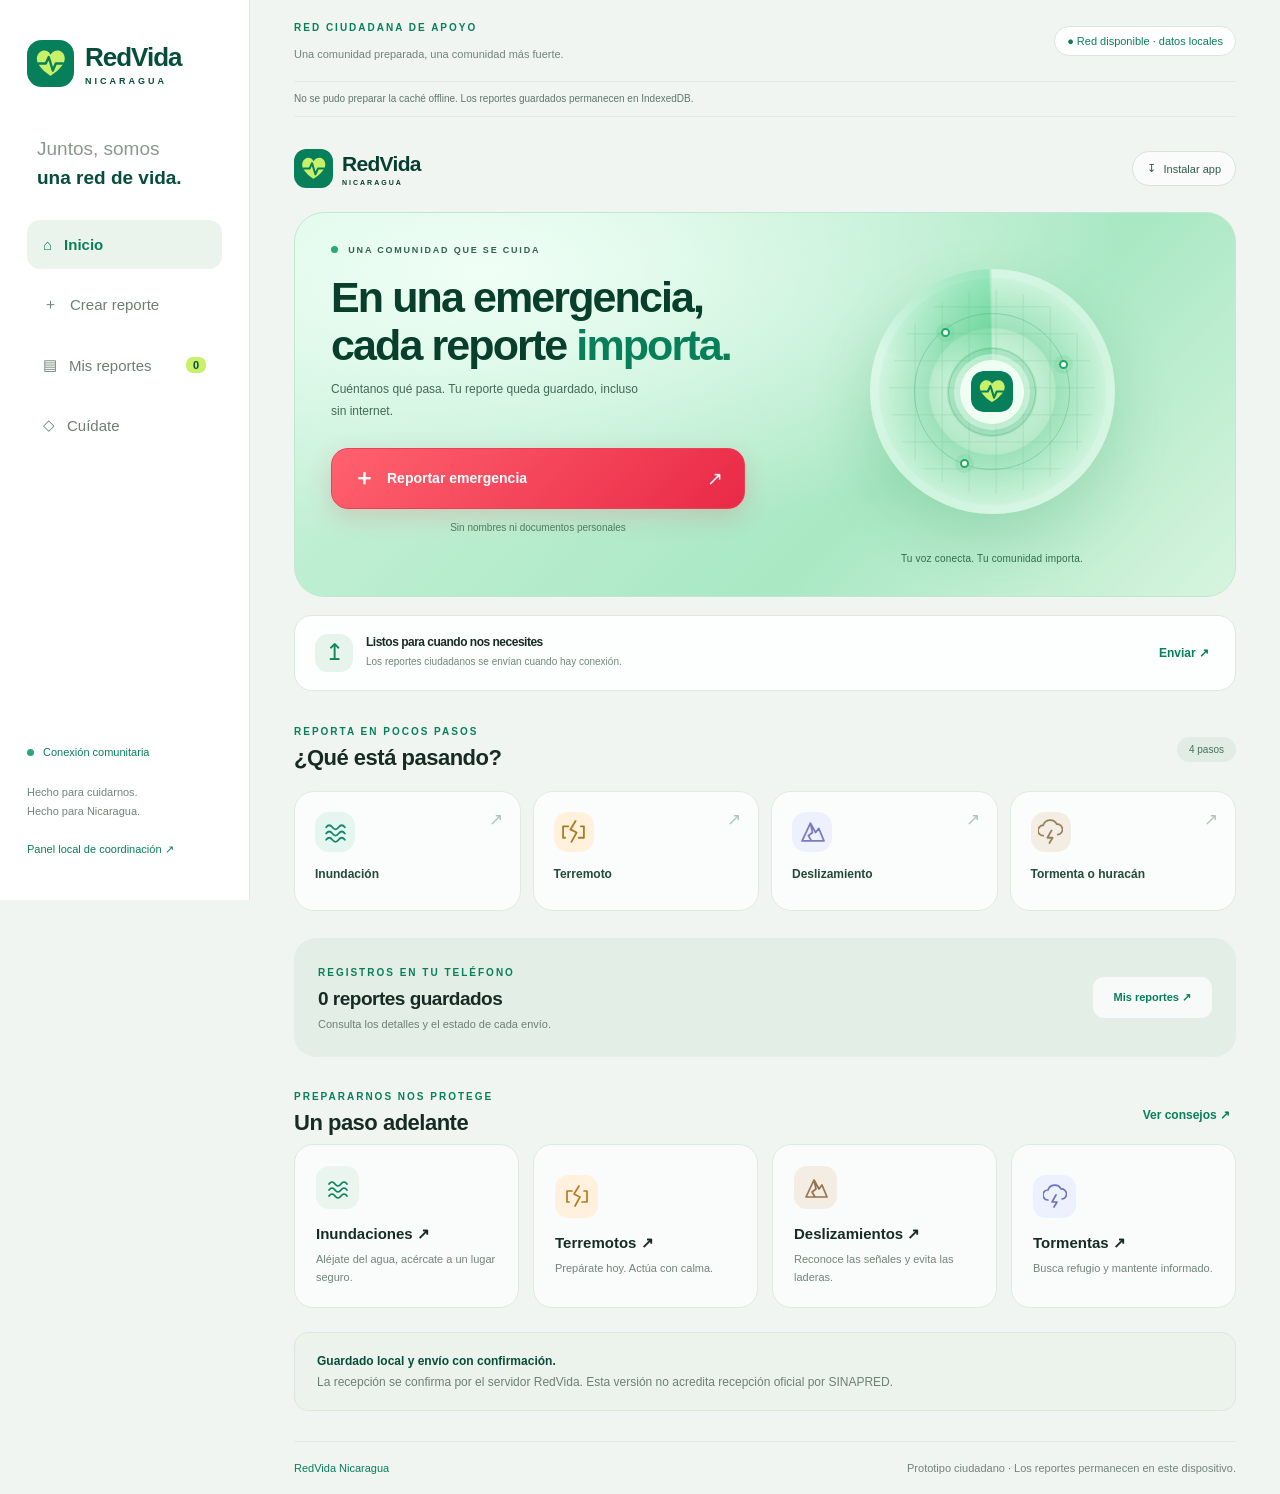
==== index.html @ a1b1156e "primer avance" ====
<!doctype html><html lang="es"><head><meta charset="UTF-8"><meta name="viewport" content="width=device-width, initial-scale=1"><meta name="theme-color" content="#dcf6e9"><meta name="apple-mobile-web-app-capable" content="yes"><meta name="apple-mobile-web-app-status-bar-style" content="default"><link rel="apple-touch-icon" href="assets/icon-192.png"><meta name="description" content="Red comunitaria de reportes de emergencias en Nicaragua. Prototipo local."><title>RedVida Nicaragua · Cada reporte importa</title><link rel="manifest" href="manifest.webmanifest"><link rel="icon" href="assets/logo.svg"><link rel="stylesheet" href="css/styles.css"><link rel="stylesheet" href="css/movil.css"><link rel="stylesheet" href="assets/vendor/leaflet.css"><script defer src="assets/vendor/leaflet.js"></script><script defer src="js/sync-config.js"></script><script defer src="js/storage.js"></script><script defer src="js/sync.js"></script><script defer src="js/ciudadano.js"></script><script defer src="js/pwa.js"></script></head><body class="citizen-mobile"><div class="shell"><aside><a class="brand" href="index.html"><img src="assets/logo.svg" alt=""><span>RedVida<small>NICARAGUA</small></span></a><div class="aside-note">Juntos, somos<br><strong>una red de vida.</strong></div><nav aria-label="Principal"><button data-view="home">⌂ <span>Inicio</span></button><button data-view="report">＋ <span>Crear reporte</span></button><button data-view="history">▤ <span>Mis reportes</span><b class="pending">0</b></button><button data-view="tips">◇ <span>Cuídate</span></button></nav><div class="aside-bottom"><span class="live-dot"></span> Conexión comunitaria<p>Hecho para cuidarnos.<br>Hecho para Nicaragua.</p><a href="sinapred.html">Panel local de coordinación ↗</a></div></aside><div class="workspace"><header><div><span class="eyebrow">RED CIUDADANA DE APOYO</span><p>Una comunidad preparada, una comunidad más fuerte.</p></div><span id="connection" class="badge"></span></header><div class="pwa-status" role="status" data-pwa-status>Preparando apertura sin conexión…</div><main id="app" tabindex="-1"></main><footer>RedVida Nicaragua <span>Prototipo ciudadano · Los reportes permanecen en este dispositivo.</span></footer></div></div><div id="toast" role="status"></div><dialog id="install-help"><h2>RedVida, siempre a mano</h2><p>En Android abre el menú del navegador y elige Instalar aplicación o Añadir a pantalla de inicio. En iPhone usa Compartir → Añadir a pantalla de inicio.</p><p>Primero carga la app con conexión y espera el aviso de disponibilidad offline.</p><button class="primary" id="close-install">Entendido</button></dialog><dialog id="detail"><div id="detail-body"></div><button id="close-dialog" class="secondary">Cerrar</button></dialog></body></html>
---- css/styles.css ----
:root{--green:#087f5b;--dark:#064e3b;--lime:#c8f169;--ink:#172b25;--muted:#72847b;--bg:#f7faf8;--line:#e2ebe5}*{box-sizing:border-box}body{margin:0;background:var(--bg);color:var(--ink);font:15px Inter,'Segoe UI',sans-serif}button,input,select,textarea{font:inherit}button,a,input,select,textarea{outline-offset:4px}button{cursor:pointer}a{color:var(--green);text-decoration:none}.shell{max-width:1600px;margin:auto;display:flex;min-height:100vh}aside{width:250px;padding:40px 27px;background:#fff;border-right:1px solid var(--line);position:fixed;height:100vh;display:flex;flex-direction:column}.brand{display:flex;align-items:center;gap:11px;color:var(--dark);font-size:26px;font-weight:800;letter-spacing:-1px}.brand img{width:47px}.brand small{display:block;font-size:9px;letter-spacing:3px;margin-top:3px}.aside-note{margin:48px 10px 28px;font-size:19px;line-height:1.5;color:#89988f}.aside-note strong{color:var(--dark)}nav{display:grid;gap:10px}nav button{border:0;background:none;padding:16px;border-radius:13px;text-align:left;color:#6d7f74;display:flex;gap:12px;align-items:center}nav button.active{background:#eaf4ed;color:var(--green);font-weight:700}.pending{margin-left:auto;background:var(--lime);color:var(--dark);padding:2px 7px;border-radius:7px;font-size:11px}.aside-bottom{margin-top:auto;font-size:11px;color:var(--green);line-height:1.8}.aside-bottom p{color:var(--muted);margin:20px 0}.live-dot{display:inline-block;width:7px;height:7px;border-radius:50%;background:#29a776;margin-right:6px}.workspace{margin-left:250px;width:calc(100% - 250px);padding:0 44px}header{height:108px;display:flex;justify-content:space-between;align-items:center;border-bottom:1px solid var(--line);gap:10px}.eyebrow{font-size:10px;letter-spacing:2px;font-weight:800;color:var(--green)}header p{font-size:12px;color:var(--muted);margin-bottom:0}.badge{display:inline-flex;align-items:center;gap:6px;border:1px solid #d8e8df;background:#fff;padding:8px 12px;border-radius:30px;font-size:11px;color:var(--green);white-space:nowrap}main{padding:30px 0;min-height:calc(100vh - 165px)}h1{font-size:39px;line-height:1.15;letter-spacing:-1.5px;margin:16px 0}h2{font-size:21px;letter-spacing:-.5px}h3{margin:0 0 9px;font-size:16px}p{line-height:1.7}.hero{background:var(--dark);border-radius:25px;min-height:340px;padding:36px 38px;color:white;display:grid;grid-template-columns:1.2fr 1fr;position:relative;overflow:hidden}.hero .eyebrow{color:var(--lime)}.hero p{font-size:13px;color:#c7e0d4;max-width:340px}.hero h1 em{font-style:normal;color:var(--lime)}.hero .badge{background:#ffffff10;border-color:#ffffff25;color:#dcece4;margin-bottom:8px}.primary,.secondary{display:inline-flex;align-items:center;justify-content:center;gap:12px;border:0;border-radius:11px;padding:14px 21px;font-weight:700;font-size:13px}.primary{background:var(--green);color:#fff}.hero .primary{background:var(--lime);color:var(--dark)}.secondary{background:#edf4ef;color:var(--green)}button:hover{filter:brightness(.96);transform:translateY(-1px)}button:disabled{opacity:.5;cursor:wait}.hero-actions{display:flex;gap:15px;align-items:center;margin-top:23px}.hero-actions .secondary{background:transparent;color:#fff;padding:12px}.art{width:100%;height:290px;align-self:center}.stats{display:grid;grid-template-columns:repeat(3,1fr);gap:15px;margin:22px 0 30px}.stat{background:#fff;border:1px solid var(--line);border-radius:16px;padding:20px;display:flex;gap:15px;align-items:center}.stat strong{display:block;font-size:25px}.stat small{font-size:11px;color:var(--muted)}.icon{width:43px;height:43px;background:#e9f5ee;border-radius:13px;display:grid;place-items:center;font-size:22px;color:var(--green);flex-shrink:0}.section-head{display:flex;align-items:center;justify-content:space-between;gap:15px}.section-head p{color:var(--muted);font-size:12px;margin-top:-6px}.text-button{border:0;background:none;color:var(--green);font-size:12px;font-weight:700}.tips-grid{display:grid;grid-template-columns:repeat(4,1fr);gap:14px}.tip-card{background:white;border:1px solid var(--line);border-radius:16px;padding:21px;text-align:left;color:var(--ink)}.tip-card .icon{margin-bottom:25px}.tip-card small{color:var(--muted);line-height:1.6;display:block}.tip-card b{display:block;margin-bottom:8px}.tip-card:nth-child(2) .icon{background:#fff1de;color:#b57b1e}.tip-card:nth-child(3) .icon{background:#f3ede3;color:#94724e}.tip-card:nth-child(4) .icon{background:#edf0ff;color:#6e75b8}.notice{display:flex;align-items:center;gap:18px;background:#ecf3ed;border:1px solid #dce8dd;padding:18px 22px;border-radius:14px;margin-top:24px;font-size:12px}.notice p{margin:0;color:#6d8172}.notice strong{color:var(--dark)}footer{border-top:1px solid var(--line);padding:20px 0;font-size:11px;color:var(--green);display:flex;justify-content:space-between}footer span{color:var(--muted)}.panel{background:#fff;border:1px solid var(--line);border-radius:20px;padding:27px;margin:20px 0}.intro{color:var(--muted);font-size:14px}.progress{display:flex;gap:8px;margin:25px 0}.progress span{flex:1;height:5px;border-radius:10px;background:#e5ede7}.progress .done{background:var(--green)}.choices{display:grid;grid-template-columns:repeat(2,1fr);gap:12px}.choice{display:flex;align-items:center;gap:15px;background:white;border:1px solid var(--line);border-radius:14px;padding:20px;text-align:left}.choice.selected{border:2px solid var(--green);background:#f0f8ed}.choice small{display:block;color:var(--muted);margin-top:6px}.form-grid{display:grid;grid-template-columns:1fr 1fr;gap:18px}label{display:block;font-size:13px;font-weight:600}input,select,textarea{width:100%;border:1px solid #cbdad0;border-radius:10px;padding:13px;background:#fff;color:var(--ink);margin-top:8px}textarea{min-height:100px;resize:vertical}.full{grid-column:1/-1}.form-actions{display:flex;justify-content:space-between;margin-top:24px;gap:12px}.check{display:flex;gap:9px;align-items:center;margin:10px 0}.check input{width:18px;margin:0}.needs{display:flex;flex-wrap:wrap;gap:5px 22px}.error{color:#b52b2b;font-size:13px;min-height:20px}.report-card{background:#fff;border:1px solid var(--line);border-radius:15px;padding:22px;margin:14px 0;display:flex;align-items:center;gap:18px}.report-card .content{flex:1}.report-card p{font-size:12px;color:var(--muted);margin:7px 0}.tag{display:inline-block;background:#fff3dd;color:#8d651f;font-size:10px;padding:5px 8px;border-radius:6px}.demo{background:#edf0ff;color:#5159a2}.empty{text-align:center;padding:50px 15px}.empty .icon{margin:0 auto 20px;width:70px;height:70px;font-size:35px}.summary{display:grid;grid-template-columns:150px 1fr;font-size:13px;gap:14px}.summary dt{color:var(--muted)}.summary dd{margin:0;overflow-wrap:anywhere}.success{text-align:center}.success-mark{width:80px;height:80px;background:var(--lime);border-radius:50%;display:grid;place-items:center;color:var(--dark);font-size:40px;margin:10px auto 25px}.photo{max-width:100%;max-height:260px;border-radius:12px;margin-top:15px}#map{height:240px;margin-top:18px;border-radius:12px;background:#edf3ef}#toast{position:fixed;bottom:30px;left:50%;transform:translateX(-50%);background:var(--dark);color:white;padding:14px 22px;border-radius:12px;z-index:2000;display:none;font-size:13px;max-width:90vw}dialog{border:1px solid var(--line);border-radius:22px;max-width:650px;width:90%;max-height:85vh;padding:30px}dialog::backdrop{background:#0a302766;backdrop-filter:blur(4px)}details{border:1px solid var(--line);padding:20px;border-radius:13px;margin:12px 0;background:#fff}summary{cursor:pointer;font-weight:700}li{line-height:1.8;color:#52695c}main>*{animation:enter .35s ease both}@keyframes enter{from{opacity:0;transform:translateY(8px)}to{opacity:1;transform:none}}@media(min-width:1500px){aside{left:calc((100vw - 1600px)/2)}}@media(max-width:1100px){aside{width:210px;padding:30px 20px}.workspace{margin-left:210px;width:calc(100% - 210px);padding:0 25px}.hero{padding:28px}.hero h1{font-size:33px}.tips-grid{grid-template-columns:repeat(2,1fr)}}@media(max-width:760px){aside{height:74px;width:100%;bottom:0;left:0;padding:0;z-index:100;border-top:1px solid var(--line);border-right:0}.brand,.aside-note,.aside-bottom{display:none}nav{display:flex;justify-content:space-around;gap:0;height:100%}nav button{flex-direction:column;gap:4px;padding:9px 8px;font-size:20px;justify-content:center;border-radius:0;flex:1}nav button span{font-size:10px}nav .pending{display:none}.workspace{margin:0;width:100%;padding:0 20px 74px}header{height:82px}header p{display:none}.eyebrow{font-size:9px}.hero{grid-template-columns:1fr;padding:28px;min-height:0}.hero h1{font-size:37px}.art{height:180px;margin-top:10px}.hero p{max-width:none}.hero-actions{gap:6px}.stats{gap:8px;margin:15px 0 25px}.stat{padding:14px 9px;display:block}.stat .icon{width:30px;height:30px;font-size:17px;margin-bottom:10px}.stat strong{font-size:22px}.stat small{font-size:10px}.tips-grid{gap:10px}.tip-card{padding:17px}.tip-card .icon{margin-bottom:18px}.notice{align-items:flex-start;padding:16px}.section-head h2{font-size:19px}footer{line-height:1.7;display:block}footer span{display:block;font-size:10px}.form-grid,.choices{grid-template-columns:1fr}.panel{padding:20px}.report-card{gap:12px;padding:16px;flex-wrap:wrap}.summary{grid-template-columns:110px 1fr;font-size:12px}.section-head{flex-wrap:wrap}h1{font-size:30px}.full{grid-column:auto}}@media(prefers-reduced-motion:reduce){*,*::before,*::after{animation:none!important;transition:none!important;scroll-behavior:auto!important}}
.pwa-status{font-size:11px;color:#60766b;line-height:1.6;padding:10px 0;border-bottom:1px solid var(--line)}.pwa-status[data-ready="true"]{color:#087f5b}.report-card .content,.workspace,dd{min-width:0}.report-card p,.success h2,.drawer-content,.drawer h2,.drawer .intro,.ops .activity-row strong{overflow-wrap:anywhere}.ops .pwa-status{font-size:10px;color:#4b6877}.error:empty{min-height:0}dialog .form-actions{flex-wrap:wrap}@media(max-width:760px){#toast{bottom:90px}.stat strong{overflow-wrap:anywhere}}
---- css/movil.css ----
/* Interfaz ciudadana móvil: geometría local, sin imágenes ni fuentes de red. */
.citizen-mobile{background:#f0f5f2;--green:#087f5b;--dark:#064e3b;--lime:#c8f169}.citizen-mobile .workspace{max-width:1260px}.citizen-mobile header{height:82px}.citizen-mobile header p{font-size:11px}.citizen-mobile .pwa-status{font-size:10px;padding:9px 0}.mobile-intro{display:flex;justify-content:space-between;align-items:center;margin:2px 0 24px}.mobile-brand{display:flex;gap:9px;align-items:center;font-size:21px;color:#083e30;font-weight:800;letter-spacing:-.7px}.mobile-brand img{width:39px}.mobile-brand small{display:block;font-size:7px;letter-spacing:2px;margin-top:3px}.install-button{display:flex;align-items:center;gap:8px;border:1px solid #d7e4dc;border-radius:30px;background:#ffffffac;padding:10px 14px;color:#315c4a;font-size:11px}.mobile-hero{background:radial-gradient(ellipse at 20% 15%,#f0fff6 0,transparent 60%),linear-gradient(135deg,#cef3de,#a9e8c3 65%,#d7f4df);border:1px solid #bfe8ce;border-radius:30px;padding:32px 36px;position:relative;overflow:hidden;display:grid;grid-template-columns:1fr 1fr;column-gap:40px}.hero-kicker{font-size:9px;letter-spacing:1.8px;font-weight:700;color:#32634b;align-self:start}.mobile-hero h1{font-size:43px;letter-spacing:-1.9px;line-height:1.12;color:#073e2c;margin:18px 0 10px;grid-column:1}.mobile-hero h1 em{font-style:normal;color:#087f5b}.mobile-hero>p{grid-column:1;color:#426a55;font-size:12px;max-width:320px;margin:0;line-height:1.8}.community-radar{position:relative;width:245px;height:245px;border:0;border-radius:50%;background:radial-gradient(circle,#e8fff1 0,#b8e9c780 36%,#8ddbaf90 37%,#d8f8e494 65%,#f1fff880 66%);grid-column:2;grid-row:1/6;place-self:center;box-shadow:0 25px 60px #178b4530;isolation:isolate;padding:0}.community-radar:hover{filter:none;transform:scale(1.025)}.community-radar:focus-visible{outline:4px solid #064e3b}.radar-grid{position:absolute;inset:8%;border-radius:50%;opacity:.5;background:repeating-linear-gradient(0deg,transparent 0 25px,#79c69260 26px 27px),repeating-linear-gradient(90deg,transparent 0 25px,#79c69260 26px 27px)}.radar-orbit{position:absolute;border-radius:50%;border:1px solid #51b77d70;inset:18%}.orbit-two{inset:32%}.radar-sweep{position:absolute;inset:0;border-radius:50%;background:conic-gradient(from 0deg,transparent 0deg 290deg,#1ac26b05 291deg,#1ac26b55 358deg,transparent 360deg);animation:radar-turn 14s linear infinite;z-index:1}.radar-core{position:absolute;inset:37%;border-radius:50%;display:grid;place-items:center;background:#effff4;box-shadow:0 0 0 6px #e5ffef80,0 0 0 13px #4eb97c35,0 7px 20px #117f4d38;z-index:3}.radar-core img{width:65%;border-radius:12px}.radar-dot{position:absolute;width:9px;height:9px;background:#fff;border:2px solid #20aa67;border-radius:50%;box-shadow:0 0 0 5px #49b87825;z-index:2}.dot-one{top:24%;left:29%}.dot-two{top:37%;right:19%}.dot-three{bottom:19%;left:37%}.radar-caption{grid-column:2;grid-row:6;text-align:center;color:#316c4d;font-size:10px;letter-spacing:.2px;margin-top:14px}.emergency-cta{display:flex;align-items:center;gap:12px;background:linear-gradient(135deg,#ff626e,#e92947);border:1px solid #ee4054;color:white;border-radius:17px;padding:18px 21px;font-weight:700;font-size:14px;box-shadow:0 8px 24px #d32f4730;margin-top:25px;grid-column:1;align-self:end}.emergency-cta>span{font-size:22px;line-height:1}.emergency-cta b{margin-left:auto;font-size:19px;font-weight:400}.mobile-hero .privacy-line{font-size:10px;text-align:center;max-width:none;margin-top:10px;color:#4e7c60;grid-column:1}.sync-card{display:flex;align-items:center;gap:13px;border:1px solid #dce9df;border-radius:18px;background:#ffffffdc;padding:18px 20px;margin:18px 0 30px}.sync-symbol{width:38px;height:38px;border-radius:13px;background:#e6f4ec;color:#12865a;display:grid;place-items:center;font-size:23px;flex-shrink:0}.sync-card h2{font-size:12px;margin:0 0 5px}.sync-card p{font-size:10px;color:#70877a;margin:0;line-height:1.6}.sync-card>.text-button{margin-left:auto;white-space:nowrap}.section-bubble{font-size:10px;color:#47745d;background:#e0ece4;border-radius:30px;padding:7px 12px}.quick-grid{display:grid;grid-template-columns:repeat(4,1fr);gap:12px;margin:12px 0 27px}.quick-card{position:relative;display:flex;align-items:flex-start;flex-direction:column;gap:15px;border:1px solid #e1e9e3;background:#ffffffbd;border-radius:20px;padding:20px;color:#234938;text-align:left;min-height:120px;transition:background .2s,transform .2s,box-shadow .2s}.quick-card:hover{background:white;box-shadow:0 10px 25px #1f49350a;transform:translateY(-3px)}.quick-card b{font-size:12px}.quick-icon{display:grid;place-items:center;width:40px;height:40px;border-radius:14px;background:#e5f5ef;color:#19876d}.quick-icon svg{width:25px;height:25px}.quick-card:nth-child(2) .quick-icon{background:#fff1db;color:#ab7924}.quick-card:nth-child(3) .quick-icon{background:#eef0fd;color:#7a7dbd}.quick-card:nth-child(4) .quick-icon{background:#f4ede3;color:#99805d}.quick-arrow{position:absolute;right:17px;top:17px;color:#b0c5b9;font-size:17px}.mobile-history{display:flex;justify-content:space-between;align-items:center;gap:15px;padding:24px;border-radius:22px;background:#e2eee6;margin-bottom:29px}.mobile-history h2{font-size:19px;margin:9px 0 5px}.mobile-history p{font-size:11px;color:#6d8174;margin:0}.mobile-history .secondary{background:#ffffffb8;white-space:nowrap;font-size:11px}.citizen-mobile .section-head h2{font-size:22px;margin:7px 0 8px}.citizen-mobile .tips-grid{grid-template-columns:repeat(4,1fr)}.citizen-mobile .tip-card{border-radius:19px;background:#ffffffa8;border-color:#e0e8e2}.citizen-mobile .tip-card .icon svg{width:24px;height:24px}.citizen-mobile .tip-card small{font-size:11px}.citizen-mobile .tip-card .icon{margin-bottom:16px}.citizen-mobile .panel{border-radius:24px;box-shadow:0 15px 40px #30543b04}.citizen-mobile .progress{gap:6px}.citizen-mobile .progress span{height:6px}.citizen-mobile .choice{border-radius:17px;transition:border-color .15s,background .15s}.citizen-mobile .choice.selected{background:#e6f6e8;box-shadow:0 0 0 2px #087f5b10}.citizen-mobile .primary{border-radius:13px;background:#087f5b}.citizen-mobile input:focus,.citizen-mobile select:focus,.citizen-mobile textarea:focus{outline:2px solid #46a982;outline-offset:2px}.citizen-mobile .form-actions .primary{min-width:135px}.citizen-mobile .success-mark{box-shadow:0 0 0 12px #c8f16930;animation:confirm-pop .4s ease-out}.citizen-mobile #app>.mobile-intro{animation:none}@keyframes radar-turn{to{transform:rotate(360deg)}}@keyframes confirm-pop{from{transform:scale(.7);opacity:0}to{transform:scale(1);opacity:1}}@media(max-width:1100px) and (min-width:761px){.mobile-hero{column-gap:15px;padding:28px}.mobile-hero h1{font-size:34px}.community-radar{width:200px;height:200px}.quick-grid{grid-template-columns:repeat(2,1fr)}}@media(max-width:760px){.citizen-mobile .shell>aside{background:#ffffffee;border-radius:24px 24px 0 0;box-shadow:0 -5px 30px #154a3310;height:calc(75px + env(safe-area-inset-bottom));padding-bottom:env(safe-area-inset-bottom);backdrop-filter:blur(14px)}.citizen-mobile nav button{color:#83978b;font-size:22px;min-height:64px}.citizen-mobile nav button.active{background:none;color:#087f5b;position:relative}.citizen-mobile nav button.active::after{content:'';position:absolute;top:0;width:24px;height:3px;background:#087f5b;border-radius:0 0 5px 5px}.citizen-mobile nav button span{font-size:10px}.citizen-mobile .workspace{padding:0 18px calc(80px + env(safe-area-inset-bottom))}.citizen-mobile header{height:58px;border:0;justify-content:flex-end}.citizen-mobile header>div{display:none}.citizen-mobile header .badge{background:transparent;border:0;padding:0;font-size:10px;color:#61806e}.citizen-mobile .pwa-status{border:0;border-radius:8px;background:#e0eee5;padding:6px 9px;font-size:9px;line-height:1.6;margin-bottom:5px}.citizen-mobile main{padding:16px 0}.mobile-intro{margin:3px 0 20px}.mobile-brand{font-size:23px}.mobile-brand img{width:42px}.install-button{padding:9px 11px;font-size:16px}.install-button span{font-size:10px}.mobile-hero{padding:27px 22px 17px;display:flex;flex-direction:column;align-items:center;border-radius:30px;text-align:center;background:radial-gradient(ellipse at 10% 5%,#eefff6 0,transparent 55%),linear-gradient(155deg,#d5f6e2,#a9e8c3 70%,#cdf3da)}.hero-kicker{align-self:center;letter-spacing:1.2px;font-size:8px}.mobile-hero h1{font-size:35px;margin:19px 0 12px;letter-spacing:-1.4px}.mobile-hero>p{font-size:11px;max-width:265px;line-height:1.8}.community-radar{width:220px;height:220px;margin:22px 0 0;flex-shrink:0}.radar-caption{font-size:9px;margin-top:16px;letter-spacing:.2px}.emergency-cta{width:100%;font-size:13px;margin-top:21px;padding:16px 17px;min-height:54px}.mobile-hero .privacy-line{font-size:9px;margin-top:11px}.sync-card{padding:14px 12px;gap:9px;margin:13px 0 28px;border-radius:16px}.sync-symbol{width:31px;height:31px;font-size:20px;border-radius:10px}.sync-card h2{font-size:10px}.sync-card p{font-size:9px}.sync-card .text-button{font-size:10px;padding:6px 0 6px 5px}.quick-grid{grid-template-columns:repeat(2,1fr);gap:11px}.quick-card{padding:17px;min-height:118px;border-radius:19px;gap:15px}.quick-card b{font-size:12px}.quick-icon{width:37px;height:37px}.citizen-mobile .section-head h2{font-size:21px}.mobile-history{padding:20px 17px;flex-wrap:wrap;gap:15px}.mobile-history h2{font-size:19px}.mobile-history .secondary{width:100%;padding:12px}.citizen-mobile .tips-grid{grid-template-columns:repeat(2,1fr)}.citizen-mobile .choices{grid-template-columns:repeat(2,minmax(0,1fr));gap:10px}.citizen-mobile .choice{padding:17px 13px;align-items:flex-start;flex-direction:column;gap:14px;min-height:130px}.citizen-mobile .choice small{font-size:10px;line-height:1.5}.citizen-mobile .choice b{font-size:12px}.citizen-mobile .choice:last-child{grid-column:1/-1;flex-direction:row;align-items:center;min-height:80px}.citizen-mobile .panel{padding:20px 17px}.citizen-mobile h1{font-size:29px}.citizen-mobile .intro{font-size:12px}.citizen-mobile .form-actions .primary{font-size:12px;min-width:125px}.citizen-mobile .report-card{border-radius:18px}.citizen-mobile .report-card>.secondary{width:100%;margin-top:4px}.citizen-mobile .report-card .content{min-width:160px}.citizen-mobile .report-card h3{font-size:14px}.citizen-mobile .report-card p{font-size:11px}.citizen-mobile .notice{padding:16px;border-radius:17px;font-size:11px}.citizen-mobile footer{font-size:10px}.citizen-mobile .success h2{font-size:16px;letter-spacing:.4px}.citizen-mobile .summary{grid-template-columns:100px minmax(0,1fr)}.citizen-mobile .form-actions{gap:8px}.citizen-mobile .hero-actions{flex-wrap:wrap}.citizen-mobile dialog{padding:22px}}@media(prefers-reduced-motion:reduce){.radar-sweep{animation:none}.quick-card,.choice,.community-radar{transition:none}}

.citizen-mobile #app:focus{outline:none}.citizen-mobile .privacy-line{padding-bottom:2px}

.install-button[hidden]{display:none}.citizen-mobile button:active{transform:scale(.98)}@media(prefers-reduced-motion:reduce){.citizen-mobile button:active{transform:none}}
---- assets/vendor/leaflet.css ----
/* required styles */

.leaflet-pane,
.leaflet-tile,
.leaflet-marker-icon,
.leaflet-marker-shadow,
.leaflet-tile-container,
.leaflet-pane > svg,
.leaflet-pane > canvas,
.leaflet-zoom-box,
.leaflet-image-layer,
.leaflet-layer {
	position: absolute;
	left: 0;
	top: 0;
	}
.leaflet-container {
	overflow: hidden;
	}
.leaflet-tile,
.leaflet-marker-icon,
.leaflet-marker-shadow {
	-webkit-user-select: none;
	   -moz-user-select: none;
	        user-select: none;
	  -webkit-user-drag: none;
	}
/* Prevents IE11 from highlighting tiles in blue */
.leaflet-tile::selection {
	background: transparent;
}
/* Safari renders non-retina tile on retina better with this, but Chrome is worse */
.leaflet-safari .leaflet-tile {
	image-rendering: -webkit-optimize-contrast;
	}
/* hack that prevents hw layers "stretching" when loading new tiles */
.leaflet-safari .leaflet-tile-container {
	width: 1600px;
	height: 1600px;
	-webkit-transform-origin: 0 0;
	}
.leaflet-marker-icon,
.leaflet-marker-shadow {
	display: block;
	}
/* .leaflet-container svg: reset svg max-width decleration shipped in Joomla! (joomla.org) 3.x */
/* .leaflet-container img: map is broken in FF if you have max-width: 100% on tiles */
.leaflet-container .leaflet-overlay-pane svg {
	max-width: none !important;
	max-height: none !important;
	}
.leaflet-container .leaflet-marker-pane img,
.leaflet-container .leaflet-shadow-pane img,
.leaflet-container .leaflet-tile-pane img,
.leaflet-container img.leaflet-image-layer,
.leaflet-container .leaflet-tile {
	max-width: none !important;
	max-height: none !important;
	width: auto;
	padding: 0;
	}

.leaflet-container img.leaflet-tile {
	/* See: https://bugs.chromium.org/p/chromium/issues/detail?id=600120 */
	mix-blend-mode: plus-lighter;
}

.leaflet-container.leaflet-touch-zoom {
	-ms-touch-action: pan-x pan-y;
	touch-action: pan-x pan-y;
	}
.leaflet-container.leaflet-touch-drag {
	-ms-touch-action: pinch-zoom;
	/* Fallback for FF which doesn't support pinch-zoom */
	touch-action: none;
	touch-action: pinch-zoom;
}
.leaflet-container.leaflet-touch-drag.leaflet-touch-zoom {
	-ms-touch-action: none;
	touch-action: none;
}
.leaflet-container {
	-webkit-tap-highlight-color: transparent;
}
.leaflet-container a {
	-webkit-tap-highlight-color: rgba(51, 181, 229, 0.4);
}
.leaflet-tile {
	filter: inherit;
	visibility: hidden;
	}
.leaflet-tile-loaded {
	visibility: inherit;
	}
.leaflet-zoom-box {
	width: 0;
	height: 0;
	-moz-box-sizing: border-box;
	     box-sizing: border-box;
	z-index: 800;
	}
/* workaround for https://bugzilla.mozilla.org/show_bug.cgi?id=888319 */
.leaflet-overlay-pane svg {
	-moz-user-select: none;
	}

.leaflet-pane         { z-index: 400; }

.leaflet-tile-pane    { z-index: 200; }
.leaflet-overlay-pane { z-index: 400; }
.leaflet-shadow-pane  { z-index: 500; }
.leaflet-marker-pane  { z-index: 600; }
.leaflet-tooltip-pane   { z-index: 650; }
.leaflet-popup-pane   { z-index: 700; }

.leaflet-map-pane canvas { z-index: 100; }
.leaflet-map-pane svg    { z-index: 200; }

.leaflet-vml-shape {
	width: 1px;
	height: 1px;
	}
.lvml {
	behavior: url(#default#VML);
	display: inline-block;
	position: absolute;
	}


/* control positioning */

.leaflet-control {
	position: relative;
	z-index: 800;
	pointer-events: visiblePainted; /* IE 9-10 doesn't have auto */
	pointer-events: auto;
	}
.leaflet-top,
.leaflet-bottom {
	position: absolute;
	z-index: 1000;
	pointer-events: none;
	}
.leaflet-top {
	top: 0;
	}
.leaflet-right {
	right: 0;
	}
.leaflet-bottom {
	bottom: 0;
	}
.leaflet-left {
	left: 0;
	}
.leaflet-control {
	float: left;
	clear: both;
	}
.leaflet-right .leaflet-control {
	float: right;
	}
.leaflet-top .leaflet-control {
	margin-top: 10px;
	}
.leaflet-bottom .leaflet-control {
	margin-bottom: 10px;
	}
.leaflet-left .leaflet-control {
	margin-left: 10px;
	}
.leaflet-right .leaflet-control {
	margin-right: 10px;
	}


/* zoom and fade animations */

.leaflet-fade-anim .leaflet-popup {
	opacity: 0;
	-webkit-transition: opacity 0.2s linear;
	   -moz-transition: opacity 0.2s linear;
	        transition: opacity 0.2s linear;
	}
.leaflet-fade-anim .leaflet-map-pane .leaflet-popup {
	opacity: 1;
	}
.leaflet-zoom-animated {
	-webkit-transform-origin: 0 0;
	    -ms-transform-origin: 0 0;
	        transform-origin: 0 0;
	}
svg.leaflet-zoom-animated {
	will-change: transform;
}

.leaflet-zoom-anim .leaflet-zoom-animated {
	-webkit-transition: -webkit-transform 0.25s cubic-bezier(0,0,0.25,1);
	   -moz-transition:    -moz-transform 0.25s cubic-bezier(0,0,0.25,1);
	        transition:         transform 0.25s cubic-bezier(0,0,0.25,1);
	}
.leaflet-zoom-anim .leaflet-tile,
.leaflet-pan-anim .leaflet-tile {
	-webkit-transition: none;
	   -moz-transition: none;
	        transition: none;
	}

.leaflet-zoom-anim .leaflet-zoom-hide {
	visibility: hidden;
	}


/* cursors */

.leaflet-interactive {
	cursor: pointer;
	}
.leaflet-grab {
	cursor: -webkit-grab;
	cursor:    -moz-grab;
	cursor:         grab;
	}
.leaflet-crosshair,
.leaflet-crosshair .leaflet-interactive {
	cursor: crosshair;
	}
.leaflet-popup-pane,
.leaflet-control {
	cursor: auto;
	}
.leaflet-dragging .leaflet-grab,
.leaflet-dragging .leaflet-grab .leaflet-interactive,
.leaflet-dragging .leaflet-marker-draggable {
	cursor: move;
	cursor: -webkit-grabbing;
	cursor:    -moz-grabbing;
	cursor:         grabbing;
	}

/* marker & overlays interactivity */
.leaflet-marker-icon,
.leaflet-marker-shadow,
.leaflet-image-layer,
.leaflet-pane > svg path,
.leaflet-tile-container {
	pointer-events: none;
	}

.leaflet-marker-icon.leaflet-interactive,
.leaflet-image-layer.leaflet-interactive,
.leaflet-pane > svg path.leaflet-interactive,
svg.leaflet-image-layer.leaflet-interactive path {
	pointer-events: visiblePainted; /* IE 9-10 doesn't have auto */
	pointer-events: auto;
	}

/* visual tweaks */

.leaflet-container {
	background: #ddd;
	outline-offset: 1px;
	}
.leaflet-container a {
	color: #0078A8;
	}
.leaflet-zoom-box {
	border: 2px dotted #38f;
	background: rgba(255,255,255,0.5);
	}


/* general typography */
.leaflet-container {
	font-family: "Helvetica Neue", Arial, Helvetica, sans-serif;
	font-size: 12px;
	font-size: 0.75rem;
	line-height: 1.5;
	}


/* general toolbar styles */

.leaflet-bar {
	box-shadow: 0 1px 5px rgba(0,0,0,0.65);
	border-radius: 4px;
	}
.leaflet-bar a {
	background-color: #fff;
	border-bottom: 1px solid #ccc;
	width: 26px;
	height: 26px;
	line-height: 26px;
	display: block;
	text-align: center;
	text-decoration: none;
	color: black;
	}
.leaflet-bar a,
.leaflet-control-layers-toggle {
	background-position: 50% 50%;
	background-repeat: no-repeat;
	display: block;
	}
.leaflet-bar a:hover,
.leaflet-bar a:focus {
	background-color: #f4f4f4;
	}
.leaflet-bar a:first-child {
	border-top-left-radius: 4px;
	border-top-right-radius: 4px;
	}
.leaflet-bar a:last-child {
	border-bottom-left-radius: 4px;
	border-bottom-right-radius: 4px;
	border-bottom: none;
	}
.leaflet-bar a.leaflet-disabled {
	cursor: default;
	background-color: #f4f4f4;
	color: #bbb;
	}

.leaflet-touch .leaflet-bar a {
	width: 30px;
	height: 30px;
	line-height: 30px;
	}
.leaflet-touch .leaflet-bar a:first-child {
	border-top-left-radius: 2px;
	border-top-right-radius: 2px;
	}
.leaflet-touch .leaflet-bar a:last-child {
	border-bottom-left-radius: 2px;
	border-bottom-right-radius: 2px;
	}

/* zoom control */

.leaflet-control-zoom-in,
.leaflet-control-zoom-out {
	font: bold 18px 'Lucida Console', Monaco, monospace;
	text-indent: 1px;
	}

.leaflet-touch .leaflet-control-zoom-in, .leaflet-touch .leaflet-control-zoom-out  {
	font-size: 22px;
	}


/* layers control */

.leaflet-control-layers {
	box-shadow: 0 1px 5px rgba(0,0,0,0.4);
	background: #fff;
	border-radius: 5px;
	}
.leaflet-control-layers-toggle {
	background-image: url(images/layers.png);
	width: 36px;
	height: 36px;
	}
.leaflet-retina .leaflet-control-layers-toggle {
	background-image: url(images/layers-2x.png);
	background-size: 26px 26px;
	}
.leaflet-touch .leaflet-control-layers-toggle {
	width: 44px;
	height: 44px;
	}
.leaflet-control-layers .leaflet-control-layers-list,
.leaflet-control-layers-expanded .leaflet-control-layers-toggle {
	display: none;
	}
.leaflet-control-layers-expanded .leaflet-control-layers-list {
	display: block;
	position: relative;
	}
.leaflet-control-layers-expanded {
	padding: 6px 10px 6px 6px;
	color: #333;
	background: #fff;
	}
.leaflet-control-layers-scrollbar {
	overflow-y: scroll;
	overflow-x: hidden;
	padding-right: 5px;
	}
.leaflet-control-layers-selector {
	margin-top: 2px;
	position: relative;
	top: 1px;
	}
.leaflet-control-layers label {
	display: block;
	font-size: 13px;
	font-size: 1.08333em;
	}
.leaflet-control-layers-separator {
	height: 0;
	border-top: 1px solid #ddd;
	margin: 5px -10px 5px -6px;
	}

/* Default icon URLs */
.leaflet-default-icon-path { /* used only in path-guessing heuristic, see L.Icon.Default */
	background-image: url(images/marker-icon.png);
	}


/* attribution and scale controls */

.leaflet-container .leaflet-control-attribution {
	background: #fff;
	background: rgba(255, 255, 255, 0.8);
	margin: 0;
	}
.leaflet-control-attribution,
.leaflet-control-scale-line {
	padding: 0 5px;
	color: #333;
	line-height: 1.4;
	}
.leaflet-control-attribution a {
	text-decoration: none;
	}
.leaflet-control-attribution a:hover,
.leaflet-control-attribution a:focus {
	text-decoration: underline;
	}
.leaflet-attribution-flag {
	display: inline !important;
	vertical-align: baseline !important;
	width: 1em;
	height: 0.6669em;
	}
.leaflet-left .leaflet-control-scale {
	margin-left: 5px;
	}
.leaflet-bottom .leaflet-control-scale {
	margin-bottom: 5px;
	}
.leaflet-control-scale-line {
	border: 2px solid #777;
	border-top: none;
	line-height: 1.1;
	padding: 2px 5px 1px;
	white-space: nowrap;
	-moz-box-sizing: border-box;
	     box-sizing: border-box;
	background: rgba(255, 255, 255, 0.8);
	text-shadow: 1px 1px #fff;
	}
.leaflet-control-scale-line:not(:first-child) {
	border-top: 2px solid #777;
	border-bottom: none;
	margin-top: -2px;
	}
.leaflet-control-scale-line:not(:first-child):not(:last-child) {
	border-bottom: 2px solid #777;
	}

.leaflet-touch .leaflet-control-attribution,
.leaflet-touch .leaflet-control-layers,
.leaflet-touch .leaflet-bar {
	box-shadow: none;
	}
.leaflet-touch .leaflet-control-layers,
.leaflet-touch .leaflet-bar {
	border: 2px solid rgba(0,0,0,0.2);
	background-clip: padding-box;
	}


/* popup */

.leaflet-popup {
	position: absolute;
	text-align: center;
	margin-bottom: 20px;
	}
.leaflet-popup-content-wrapper {
	padding: 1px;
	text-align: left;
	border-radius: 12px;
	}
.leaflet-popup-content {
	margin: 13px 24px 13px 20px;
	line-height: 1.3;
	font-size: 13px;
	font-size: 1.08333em;
	min-height: 1px;
	}
.leaflet-popup-content p {
	margin: 17px 0;
	margin: 1.3em 0;
	}
.leaflet-popup-tip-container {
	width: 40px;
	height: 20px;
	position: absolute;
	left: 50%;
	margin-top: -1px;
	margin-left: -20px;
	overflow: hidden;
	pointer-events: none;
	}
.leaflet-popup-tip {
	width: 17px;
	height: 17px;
	padding: 1px;

	margin: -10px auto 0;
	pointer-events: auto;

	-webkit-transform: rotate(45deg);
	   -moz-transform: rotate(45deg);
	    -ms-transform: rotate(45deg);
	        transform: rotate(45deg);
	}
.leaflet-popup-content-wrapper,
.leaflet-popup-tip {
	background: white;
	color: #333;
	box-shadow: 0 3px 14px rgba(0,0,0,0.4);
	}
.leaflet-container a.leaflet-popup-close-button {
	position: absolute;
	top: 0;
	right: 0;
	border: none;
	text-align: center;
	width: 24px;
	height: 24px;
	font: 16px/24px Tahoma, Verdana, sans-serif;
	color: #757575;
	text-decoration: none;
	background: transparent;
	}
.leaflet-container a.leaflet-popup-close-button:hover,
.leaflet-container a.leaflet-popup-close-button:focus {
	color: #585858;
	}
.leaflet-popup-scrolled {
	overflow: auto;
	}

.leaflet-oldie .leaflet-popup-content-wrapper {
	-ms-zoom: 1;
	}
.leaflet-oldie .leaflet-popup-tip {
	width: 24px;
	margin: 0 auto;

	-ms-filter: "progid:DXImageTransform.Microsoft.Matrix(M11=0.70710678, M12=0.70710678, M21=-0.70710678, M22=0.70710678)";
	filter: progid:DXImageTransform.Microsoft.Matrix(M11=0.70710678, M12=0.70710678, M21=-0.70710678, M22=0.70710678);
	}

.leaflet-oldie .leaflet-control-zoom,
.leaflet-oldie .leaflet-control-layers,
.leaflet-oldie .leaflet-popup-content-wrapper,
.leaflet-oldie .leaflet-popup-tip {
	border: 1px solid #999;
	}


/* div icon */

.leaflet-div-icon {
	background: #fff;
	border: 1px solid #666;
	}


/* Tooltip */
/* Base styles for the element that has a tooltip */
.leaflet-tooltip {
	position: absolute;
	padding: 6px;
	background-color: #fff;
	border: 1px solid #fff;
	border-radius: 3px;
	color: #222;
	white-space: nowrap;
	-webkit-user-select: none;
	-moz-user-select: none;
	-ms-user-select: none;
	user-select: none;
	pointer-events: none;
	box-shadow: 0 1px 3px rgba(0,0,0,0.4);
	}
.leaflet-tooltip.leaflet-interactive {
	cursor: pointer;
	pointer-events: auto;
	}
.leaflet-tooltip-top:before,
.leaflet-tooltip-bottom:before,
.leaflet-tooltip-left:before,
.leaflet-tooltip-right:before {
	position: absolute;
	pointer-events: none;
	border: 6px solid transparent;
	background: transparent;
	content: "";
	}

/* Directions */

.leaflet-tooltip-bottom {
	margin-top: 6px;
}
.leaflet-tooltip-top {
	margin-top: -6px;
}
.leaflet-tooltip-bottom:before,
.leaflet-tooltip-top:before {
	left: 50%;
	margin-left: -6px;
	}
.leaflet-tooltip-top:before {
	bottom: 0;
	margin-bottom: -12px;
	border-top-color: #fff;
	}
.leaflet-tooltip-bottom:before {
	top: 0;
	margin-top: -12px;
	margin-left: -6px;
	border-bottom-color: #fff;
	}
.leaflet-tooltip-left {
	margin-left: -6px;
}
.leaflet-tooltip-right {
	margin-left: 6px;
}
.leaflet-tooltip-left:before,
.leaflet-tooltip-right:before {
	top: 50%;
	margin-top: -6px;
	}
.leaflet-tooltip-left:before {
	right: 0;
	margin-right: -12px;
	border-left-color: #fff;
	}
.leaflet-tooltip-right:before {
	left: 0;
	margin-left: -12px;
	border-right-color: #fff;
	}

/* Printing */

@media print {
	/* Prevent printers from removing background-images of controls. */
	.leaflet-control {
		-webkit-print-color-adjust: exact;
		print-color-adjust: exact;
		}
	}
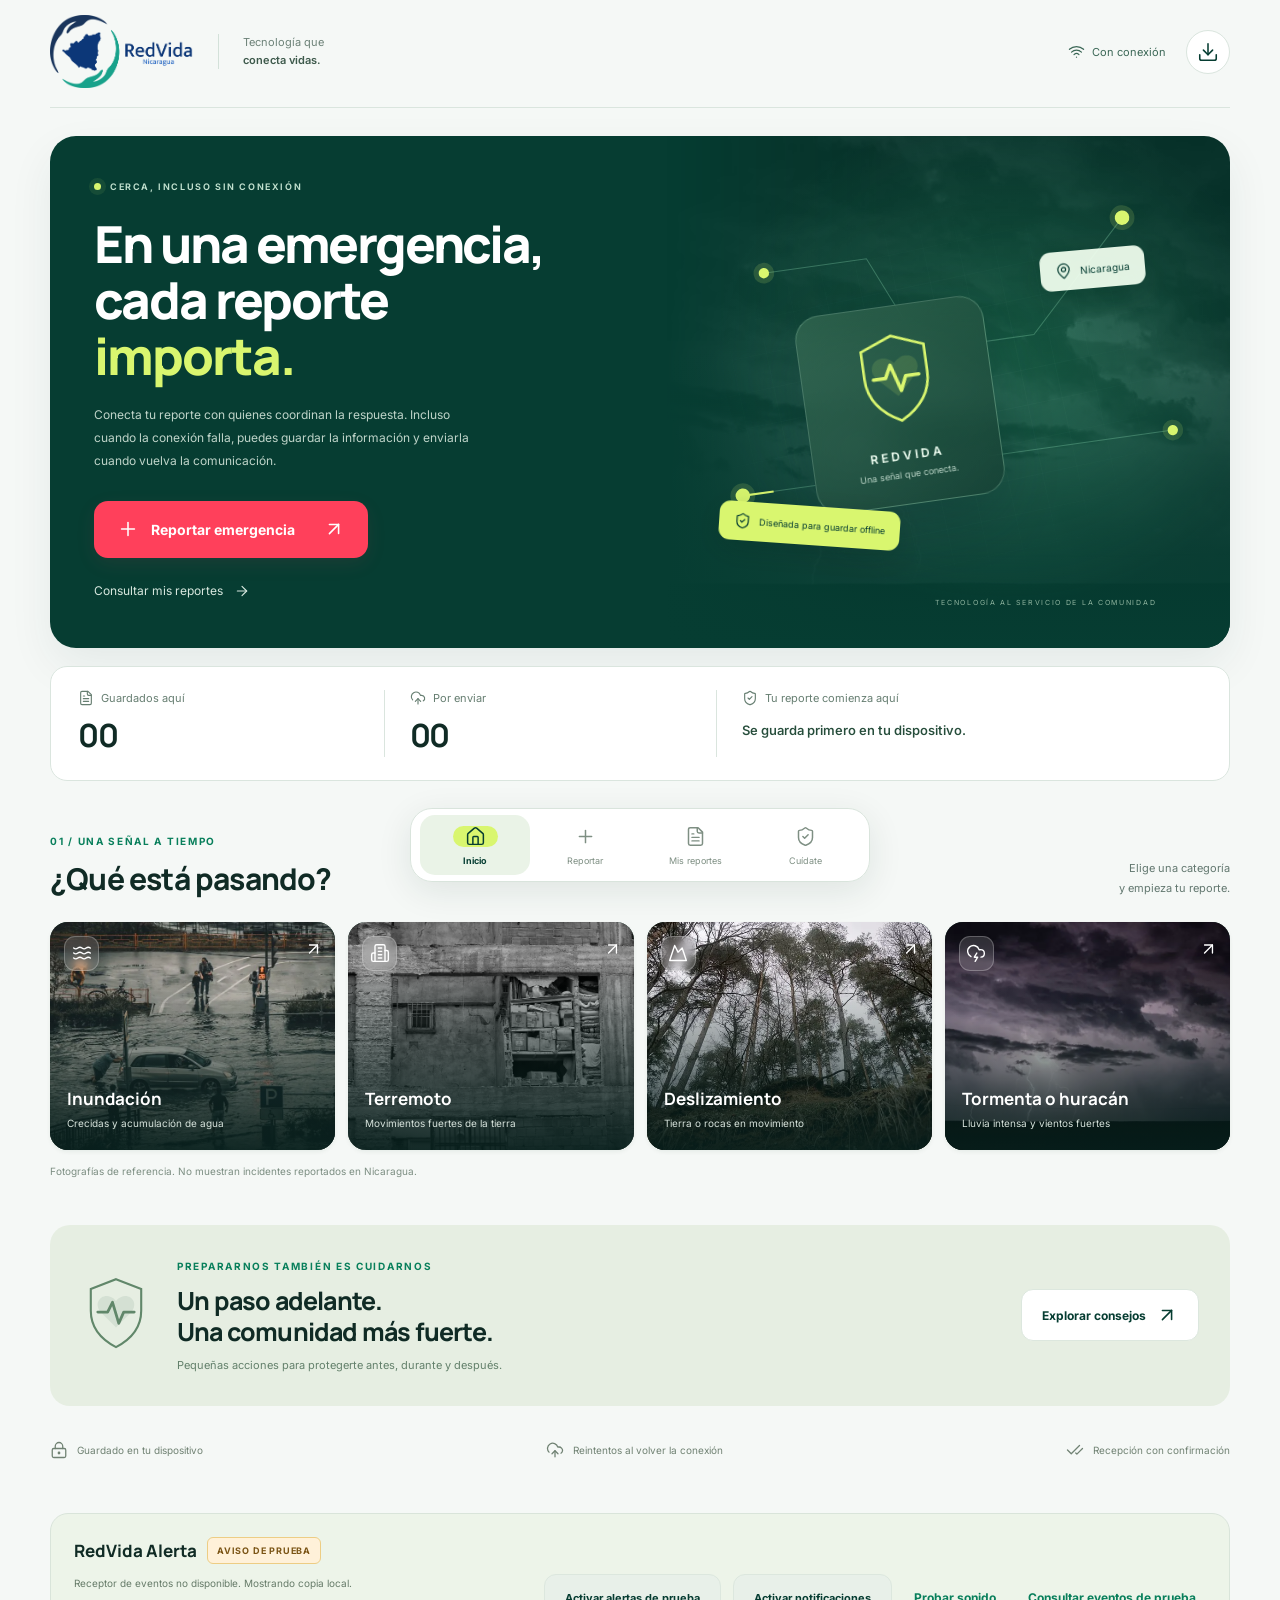
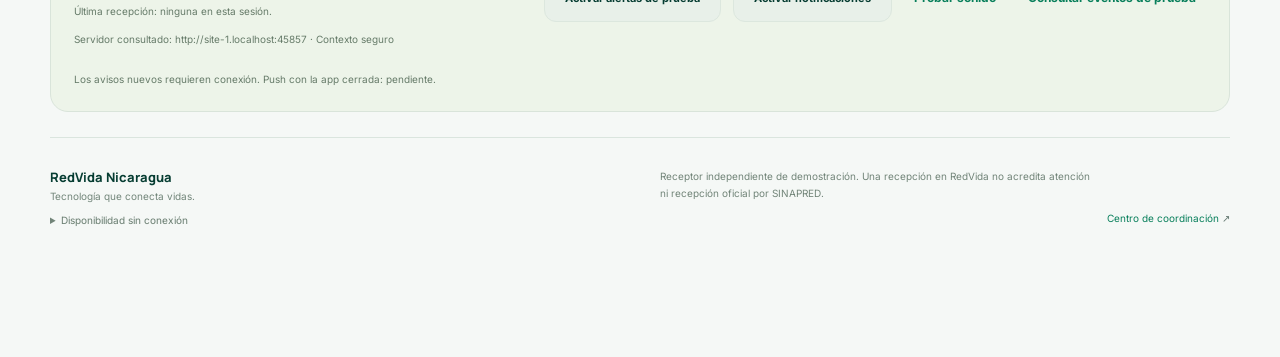
==== commit 3aa37da1: "fusionar administrador remasterizado con panel de alertas local" ====
--- a/index.html
+++ b/index.html
@@ -1 +1,26 @@
-<!doctype html><html lang="es"><head><meta charset="UTF-8"><meta name="viewport" content="width=device-width, initial-scale=1"><meta name="theme-color" content="#dcf6e9"><meta name="apple-mobile-web-app-capable" content="yes"><meta name="apple-mobile-web-app-status-bar-style" content="default"><link rel="apple-touch-icon" href="assets/icon-192.png"><meta name="description" content="Red comunitaria de reportes de emergencias en Nicaragua. Prototipo local."><title>RedVida Nicaragua · Cada reporte importa</title><link rel="manifest" href="manifest.webmanifest"><link rel="icon" href="assets/logo.svg"><link rel="stylesheet" href="css/styles.css"><link rel="stylesheet" href="css/movil.css"><link rel="stylesheet" href="assets/vendor/leaflet.css"><script defer src="assets/vendor/leaflet.js"></script><script defer src="js/sync-config.js"></script><script defer src="js/storage.js"></script><script defer src="js/sync.js"></script><script defer src="js/ciudadano.js"></script><script defer src="js/pwa.js"></script></head><body class="citizen-mobile"><div class="shell"><aside><a class="brand" href="index.html"><img src="assets/logo.svg" alt=""><span>RedVida<small>NICARAGUA</small></span></a><div class="aside-note">Juntos, somos<br><strong>una red de vida.</strong></div><nav aria-label="Principal"><button data-view="home">⌂ <span>Inicio</span></button><button data-view="report">＋ <span>Crear reporte</span></button><button data-view="history">▤ <span>Mis reportes</span><b class="pending">0</b></button><button data-view="tips">◇ <span>Cuídate</span></button></nav><div class="aside-bottom"><span class="live-dot"></span> Conexión comunitaria<p>Hecho para cuidarnos.<br>Hecho para Nicaragua.</p><a href="sinapred.html">Panel local de coordinación ↗</a></div></aside><div class="workspace"><header><div><span class="eyebrow">RED CIUDADANA DE APOYO</span><p>Una comunidad preparada, una comunidad más fuerte.</p></div><span id="connection" class="badge"></span></header><div class="pwa-status" role="status" data-pwa-status>Preparando apertura sin conexión…</div><main id="app" tabindex="-1"></main><footer>RedVida Nicaragua <span>Prototipo ciudadano · Los reportes permanecen en este dispositivo.</span></footer></div></div><div id="toast" role="status"></div><dialog id="install-help"><h2>RedVida, siempre a mano</h2><p>En Android abre el menú del navegador y elige Instalar aplicación o Añadir a pantalla de inicio. En iPhone usa Compartir → Añadir a pantalla de inicio.</p><p>Primero carga la app con conexión y espera el aviso de disponibilidad offline.</p><button class="primary" id="close-install">Entendido</button></dialog><dialog id="detail"><div id="detail-body"></div><button id="close-dialog" class="secondary">Cerrar</button></dialog></body></html>
+<!doctype html>
+<html lang="es"><head><script src="js/local-entry.js?v=42"></script>
+<meta charset="UTF-8"><meta name="viewport" content="width=device-width, initial-scale=1, viewport-fit=cover">
+<meta name="theme-color" content="#063D32"><meta name="apple-mobile-web-app-capable" content="yes"><meta name="apple-mobile-web-app-status-bar-style" content="default">
+<meta name="description" content="RedVida Nicaragua. Tecnología que conecta vidas. Guarda reportes de emergencia incluso sin conexión.">
+<title>RedVida Nicaragua · Tecnología que conecta vidas</title>
+<link rel="apple-touch-icon" href="assets/icon-192.png"><link rel="icon" href="assets/icon-192.png"><link rel="manifest" href="manifest.webmanifest">
+<link rel="stylesheet" href="css/styles.css"><link rel="stylesheet" href="assets/vendor/leaflet.css"><link rel="stylesheet" href="css/ciudadano-premium.css?v=25">
+<script defer src="assets/vendor/leaflet.js"></script><script defer src="assets/vendor/lucide.min.js"></script>
+<script defer src="js/sync-config.js"></script><script defer src="js/storage.js"></script><script defer src="js/sync.js"></script><script defer src="js/ciudadano.js?v=42"></script><script defer src="js/pwa.js?v=25"></script>
+<link rel="stylesheet" href="css/alerta.css?v=42"><script defer src="js/alerta-core.js?v=42"></script><script defer src="js/alerta-report.js?v=42"></script><script defer src="js/alerta-ciudadano.js?v=42"></script></head><body class="citizen-premium">
+<a href="#app" class="skip-link">Saltar al contenido</a>
+<div class="app-shell">
+<header class="app-header">
+<a class="original-brand" href="index.html" aria-label="RedVida Nicaragua · Inicio"><img src="assets/redvida-logo.png" alt="RedVida Nicaragua" width="148" height="75"></a>
+<span class="brand-motto">Tecnología que<br><strong>conecta vidas.</strong></span>
+<div class="header-actions"><span id="connection" role="status"></span><button id="install-app" class="icon-button" aria-label="Instalar RedVida" title="Instalar RedVida"></button></div>
+</header>
+<main id="app" tabindex="-1"></main>
+<footer class="app-footer"><div class="footer-signature">RedVida Nicaragua <span>Tecnología que conecta vidas.</span></div><p>Receptor independiente de demostración. Una recepción en RedVida no acredita atención ni recepción oficial por SINAPRED.</p><details class="offline-details"><summary>Disponibilidad sin conexión</summary><p data-pwa-status role="status">Preparando apertura sin conexión…</p></details><a href="sinapred.html">Centro de coordinación <span aria-hidden="true">↗</span></a></footer>
+</div>
+<nav class="bottom-nav" aria-label="Navegación principal"><button data-view="home"><span data-nav-icon="House"></span><span>Inicio</span></button><button data-view="report"><span data-nav-icon="Plus"></span><span>Reportar</span></button><button data-view="history"><span data-nav-icon="FileText"></span><span>Mis reportes</span><b class="pending" hidden>0</b></button><button data-view="tips"><span data-nav-icon="ShieldCheck"></span><span>Cuídate</span></button></nav>
+<div id="toast" role="status" aria-live="polite"></div>
+<dialog id="install-help" aria-labelledby="install-title"><button class="dialog-close icon-button" id="close-install" aria-label="Cerrar instrucciones">×</button><span class="eyebrow">SIEMPRE A MANO</span><h2 id="install-title">RedVida en tu inicio.</h2><p>En iPhone abre Safari, pulsa Compartir y elige Añadir a pantalla de inicio.</p><p>En Android usa el menú del navegador y elige Instalar aplicación.</p><div class="notice"><p>Primero abre la app con conexión y revisa «Disponibilidad sin conexión». En iPhone vuelve a abrirla cuando recuperes conexión para intentar enviar tus reportes.</p></div></dialog>
+<dialog id="detail" aria-label="Detalles del reporte"><button id="close-dialog" class="dialog-close icon-button" aria-label="Cerrar detalle">×</button><div id="detail-body"></div></dialog>
+</body></html>
--- a/css/ciudadano-premium.css
+++ b/css/ciudadano-premium.css
@@ -0,0 +1,21 @@
+/* RedVida design tokens. Fonts, photographs and icons are packaged locally. */
+@font-face{font-family:Inter;src:url('../assets/fonts/inter-latin.woff2') format('woff2');font-weight:100 900;font-display:swap}@font-face{font-family:Manrope;src:url('../assets/fonts/manrope-latin.woff2') format('woff2');font-weight:200 800;font-display:swap}
+:root{--deep:#063d32;--emerald:#087f5b;--mint:#bdf4d5;--lime:#d9f66f;--coral:#ff405b;--amber:#ffb547;--blue:#4385f5;--paper:#f5f8f6;--ink:#102b25;--muted:#62776f;--line:#dae5de;--green:var(--emerald);--dark:var(--deep);--bg:var(--paper)}
+.citizen-premium{background:var(--paper);color:var(--ink);font:14px Inter,-apple-system,BlinkMacSystemFont,'Segoe UI',sans-serif;-webkit-font-smoothing:antialiased}.citizen-premium h1,.citizen-premium h2,.citizen-premium h3,.disaster-caption strong,.status-number strong{font-family:Manrope,Inter,sans-serif}.citizen-premium h1{letter-spacing:-2px;font-weight:800;line-height:1.1}.citizen-premium h2{font-weight:750;letter-spacing:-.8px}.citizen-premium button,.citizen-premium a,.citizen-premium input,.citizen-premium select,.citizen-premium textarea{touch-action:manipulation}.citizen-premium button{transition:transform .18s,background .18s,box-shadow .18s;-webkit-tap-highlight-color:transparent}.citizen-premium button:hover{filter:none}.citizen-premium button:active{transform:scale(.975)}.citizen-premium button:disabled{opacity:.55;transform:none;cursor:wait}.citizen-premium :focus-visible{outline:3px solid var(--blue);outline-offset:4px}.citizen-premium h1:focus,.citizen-premium main:focus{outline:none}.ui-icon{width:22px;height:22px;stroke-width:1.7;flex-shrink:0;vertical-align:middle}.app-shell{width:min(1180px,calc(100% - 80px));margin:auto}.app-header{height:108px;padding:12px 0;border-bottom:1px solid var(--line);display:flex;position:relative;gap:25px}.original-brand{display:flex;align-items:center}.original-brand img{width:143px;height:auto;mix-blend-mode:multiply}.brand-motto{font-size:11px;line-height:1.6;color:#6c8177;border-left:1px solid #d3e1d9;padding-left:24px}.brand-motto strong{color:#3e5a4c;font-weight:600}.header-actions{margin-left:auto;display:flex;align-items:center;gap:20px}#connection{display:flex;align-items:center;gap:7px;font-size:11px;color:#3b6756}#connection .ui-icon{width:17px;height:17px}#connection[data-online=false]{color:#90601d}.icon-button{display:inline-flex;align-items:center;justify-content:center;width:44px;height:44px;background:white;border:1px solid var(--line);border-radius:50%;color:var(--deep);padding:10px}.icon-button[hidden]{display:none}.skip-link{position:fixed;top:-70px;left:20px;z-index:9999;background:var(--deep);color:white;padding:15px;border-radius:9px}.skip-link:focus{top:10px}.citizen-premium main{padding:28px 0 12px;min-height:55vh}.citizen-premium main>*{animation:section-in .3s ease-out both}.eyebrow{font-size:10px;font-weight:700;letter-spacing:1.7px;color:var(--emerald)}
+.editorial-hero{display:grid;grid-template-columns:1.08fr 1fr;position:relative;overflow:hidden;border-radius:26px;background:var(--deep);color:white;min-height:510px;box-shadow:0 18px 45px #063d3212}.hero-copy{padding:45px 0 40px 44px;z-index:2}.hero-kicker{display:flex;gap:9px;align-items:center;font-size:9px;letter-spacing:1.6px;font-weight:650;color:#c2e1cf}.signal-dot{width:7px;height:7px;background:var(--lime);border-radius:50%;box-shadow:0 0 0 5px #d9f66f14}.editorial-hero h1{font-size:51px;margin:24px 0 20px;color:white}.editorial-hero h1 em{font-style:normal;color:var(--lime)}.hero-copy>p{max-width:400px;color:#bfd4c9;font-size:12px;line-height:1.9;margin:0}.hero-actions{display:flex;flex-direction:column;align-items:flex-start;gap:16px;margin-top:28px}.emergency-cta{display:inline-flex;align-items:center;justify-content:center;gap:12px;background:var(--coral);color:white;border:0;border-radius:14px;min-height:57px;padding:17px 23px;font-size:14px;font-weight:700;box-shadow:0 6px 20px #ff405b16}.emergency-cta:hover{background:#e62e49;transform:translateY(-2px);box-shadow:0 10px 25px #ff405b26}.emergency-cta .ui-icon:last-child{margin-left:16px}.hero-secondary{display:flex;align-items:center;gap:11px;color:#d8e8df;background:none;border:0;padding:6px 0;font-size:12px}.hero-secondary .ui-icon{width:16px}.signal-scene{position:relative;min-width:0;overflow:hidden;align-self:stretch;isolation:isolate}.scene-photo{position:absolute;width:100%;height:100%;object-fit:cover;opacity:.23;filter:grayscale(1);z-index:-3;mask-image:linear-gradient(90deg,transparent,#000 38%)}.signal-scene:after{content:'';position:absolute;inset:0;z-index:-2;background:radial-gradient(ellipse at 60% 43%,#27986655,transparent 60%),linear-gradient(0deg,#063d32,transparent 60%)}.scene-grid{position:absolute;inset:40px 10px;background-image:linear-gradient(#bdf4d50a 1px,transparent 1px),linear-gradient(90deg,#bdf4d50a 1px,transparent 1px);background-size:35px 35px;mask-image:radial-gradient(ellipse,black,transparent 75%);transform:rotate(-12deg)}.signal-lines{position:absolute;inset:30px 0;width:100%;height:85%;overflow:visible;transform:rotate(-8deg)}.signal-lines path{stroke:#87d5ad55;stroke-width:1;fill:none}.signal-lines circle{fill:var(--lime);stroke:#d9f66f25;stroke-width:10}.signal-lines path.signal-travel{stroke:var(--lime);stroke-width:2;stroke-dasharray:30 600;animation:signal-route 8s linear infinite}.signal-card{position:absolute;top:33%;left:25%;width:190px;border:1px solid #bdf4d541;border-radius:25px;padding:24px;background:linear-gradient(140deg,#42765b88,#153d32bb);backdrop-filter:blur(15px);box-shadow:0 20px 60px #021c2244;transform:rotate(-8deg);text-align:center;color:#e7f8eb}.mark-tile{display:block;width:88px;margin:0 auto 16px;color:var(--lime)}.mark-tile svg{width:100%}.signal-card>span:last-child{font-size:12px;letter-spacing:3px;font-weight:650}.signal-card small{display:block;font-size:9px;font-weight:400;letter-spacing:0;color:#b9d4c6;margin-top:6px}.float-location,.float-save{position:absolute;display:flex;align-items:center;gap:8px;padding:11px 15px;background:#f1ffefed;color:var(--deep);border-radius:11px;box-shadow:0 8px 30px #04251b33;font-size:10px;transform:rotate(-5deg);z-index:2}.float-location{top:22%;right:15%}.float-save{bottom:20%;left:10%;transform:rotate(4deg);background:var(--lime);font-size:9px}.float-location .ui-icon,.float-save .ui-icon{width:17px;height:17px}.scene-caption{position:absolute;bottom:8%;right:13%;font-size:7px;letter-spacing:1.7px;color:#8eb39e}
+.local-status{display:grid;grid-template-columns:1fr 1fr 1.5fr;background:white;border:1px solid var(--line);border-radius:17px;margin:18px 0 50px;padding:23px 27px;gap:25px}.status-number{border-right:1px solid var(--line);padding-right:20px}.status-number>span,.status-receipt>span{font-size:11px;color:#667e71;display:flex;gap:7px;align-items:center}.status-number .ui-icon,.status-receipt .ui-icon{width:16px;height:16px}.status-number strong{display:flex;align-items:center;gap:10px;font-size:32px;letter-spacing:-1.5px;margin-top:7px}.status-number i.has-pending{width:7px;height:7px;border-radius:50%;background:var(--amber)}.status-receipt p{font-size:13px;color:#264d3b;margin:13px 0 0;font-weight:550}.status-receipt small{display:block;color:#728479;font-size:9px;margin-top:5px}.section-head{margin:0 0 23px;align-items:end}.section-head h2{font-size:30px;margin:10px 0 0}.section-aside{font-size:11px;color:var(--muted);line-height:1.8;text-align:right}.home-disasters{display:grid;grid-template-columns:repeat(4,1fr);gap:13px}.disaster-card{position:relative;display:block;min-width:0;height:228px;padding:0;border:0;border-radius:18px;overflow:hidden;text-align:left;background:#23483b;color:white;isolation:isolate;box-shadow:0 2px 4px #143c2510}.disaster-card>img{position:absolute;inset:0;width:100%;height:100%;object-fit:cover;z-index:-2;transition:transform .35s}.photo-shade{position:absolute;inset:0;background:linear-gradient(0deg,#071f1ce8,transparent 80%);z-index:-1}.disaster-symbol{position:absolute;top:14px;left:14px;width:35px;height:35px;background:#fff2;border:1px solid #ffffff3d;backdrop-filter:blur(5px);border-radius:11px;display:grid;place-items:center}.disaster-symbol .ui-icon{width:20px;height:20px}.disaster-caption{position:absolute;bottom:19px;left:17px;right:15px;display:block}.disaster-caption strong{font-size:17px;font-weight:700;line-height:1.3;display:block}.disaster-caption small{display:block;font-size:10px;color:#d6e2db;margin-top:6px;line-height:1.5}.card-arrow{position:absolute;right:12px;top:16px}.card-arrow .ui-icon{width:19px}.disaster-card:hover{transform:translateY(-3px);box-shadow:0 12px 25px #123e3022}.disaster-card:hover>img{transform:scale(1.06)}.disaster-card.selected{box-shadow:0 0 0 3px var(--lime),0 0 0 5px var(--deep)}.disaster-card.selected .photo-shade{background:linear-gradient(0deg,#063d32f5,transparent 85%)}.selection-check{display:none;position:absolute;right:13px;top:14px;background:var(--lime);color:var(--deep);width:28px;height:28px;border-radius:50%;place-items:center;animation:check-in .2s ease}.selection-check .ui-icon{width:17px}.disaster-card.selected .selection-check{display:grid}.image-note{font-size:10px;color:#7c8e82;margin:13px 0 0}.home-disasters .selection-check{display:none}.care-banner{display:flex;align-items:center;gap:26px;background:#e6eee2;border-radius:20px;margin:45px 0 25px;padding:31px}.care-symbol{width:70px;color:#61876a;flex-shrink:0}.care-symbol svg{width:100%}.care-banner h2{font-size:25px;line-height:1.25;margin:12px 0 9px}.care-banner p{font-size:11px;color:#63806b;margin:0}.care-banner .secondary{margin-left:auto;background:white}.primary,.secondary{min-height:48px;border-radius:12px;padding:14px 20px;font-size:12px;gap:10px}.primary{background:var(--deep);color:white}.primary:hover{background:var(--emerald)}.secondary{background:#e8f0e9;color:var(--deep);border:1px solid #dce7de}.text-button{display:inline-flex;align-items:center;justify-content:center;gap:7px;min-height:44px;font-size:12px;padding:9px 10px}.trust-strip{display:flex;justify-content:space-between;gap:15px;padding:8px 0 15px}.trust-strip span{display:flex;align-items:center;gap:9px;font-size:10px;color:#708273}.trust-strip .ui-icon{width:18px}.app-footer{display:grid;grid-template-columns:1fr 1fr;gap:10px 40px;padding:30px 0 115px;margin-top:25px;border-top:1px solid var(--line);font-size:10px;color:#718478}.footer-signature{font-family:Manrope,sans-serif;font-weight:750;color:var(--deep);font-size:13px}.footer-signature span{display:block;font-family:Inter,sans-serif;font-size:10px;font-weight:400;color:#72867a;margin-top:4px}.app-footer>p{font-size:10px;margin:0;max-width:440px;line-height:1.7}.app-footer>a{justify-self:end;align-self:start;min-height:30px}.offline-details{padding:0;margin:0;border:0;background:transparent;border-radius:0;font-size:10px;align-self:start}.offline-details summary{font-weight:450;font-size:10px;line-height:1.7}.offline-details p{border:0;background:none;font-size:10px;line-height:1.6;padding:0;color:#62796b}.bottom-nav{position:fixed;z-index:100;bottom:18px;left:50%;transform:translateX(-50%);width:460px;max-width:calc(100% - 36px);display:flex;justify-content:space-around;gap:0;background:#ffffffed;backdrop-filter:blur(18px);border:1px solid #d9e4dc;border-radius:22px;padding:6px 9px;box-shadow:0 9px 35px #16352719;height:74px}.bottom-nav button{position:relative;flex:1;display:flex;flex-direction:column;align-items:center;justify-content:center;gap:6px;border-radius:15px;padding:8px 4px;font-size:9px;color:#7e8f83;border:0;background:transparent}.bottom-nav button>span:first-child{height:25px;display:flex;align-items:center;justify-content:center;position:relative;z-index:1}.bottom-nav button.active{color:var(--deep);font-weight:700;background:#eaf3e7}.bottom-nav button.active>span:first-child:before{content:'';position:absolute;inset:2px -12px;background:var(--lime);border-radius:20px;z-index:-1}.bottom-nav .ui-icon{width:21px;height:21px}.bottom-nav .pending{display:block;position:absolute;right:12px;top:4px;font-size:8px;background:var(--coral);color:white;min-width:14px;padding:2px 4px;margin:0;border-radius:6px}.bottom-nav .pending[hidden]{display:none}#toast{display:none;align-items:center;gap:12px;bottom:108px;max-width:min(90vw,480px);background:var(--deep);border:1px solid #ffffff28;box-shadow:0 8px 30px #063d3233;font-size:12px;line-height:1.6;padding:15px 20px;border-radius:16px;animation:toast-in .2s ease}#toast .ui-icon{color:var(--lime)}
+/* Guided reporting */
+.journey-top{display:flex;align-items:center;gap:15px;max-width:860px;margin:auto}.back-pill{width:42px;height:42px;border-radius:50%;background:white;color:var(--deep);border:1px solid var(--line);display:grid;place-items:center}.step-count{margin-left:auto;font:800 21px Manrope,sans-serif;color:var(--deep)}.step-count span{font-size:13px;color:#9aaca1;font-weight:450}.journey-progress{display:flex;list-style:none;max-width:860px;margin:24px auto 30px;padding:0}.journey-progress li{flex:1;border-top:3px solid #dde7df;padding:14px 5px 0;font-size:10px;color:#8c9f91;display:flex;align-items:center;gap:8px;line-height:1}.journey-progress li>span{display:grid;place-items:center;width:20px;height:20px;border:1px solid #cbd8cd;border-radius:50%;font-size:10px}.journey-progress li .ui-icon{width:12px;height:12px}.journey-progress li.current{border-color:var(--deep);color:var(--deep);font-weight:650}.journey-progress li.current>span{background:var(--deep);color:var(--lime);border-color:var(--deep)}.journey-progress li.complete{border-color:var(--emerald);color:var(--emerald)}.journey-progress li.complete>span{background:var(--mint);border-color:var(--mint)}.form-screen{max-width:860px;margin:auto}.form-intro{margin-bottom:25px}.form-intro h1{font-size:38px;margin:12px 0}.form-intro p{font-size:12px;color:#748779;line-height:1.8;max-width:570px;margin:0}.disaster-grid{display:grid;grid-template-columns:repeat(3,minmax(0,1fr));gap:16px}.disaster-grid .disaster-card{height:210px}.disaster-grid .other-card{grid-column:span 2}.step-actions{display:flex;align-items:center;justify-content:space-between;gap:20px;padding:22px 0 10px;margin-top:15px;border-top:1px solid var(--line)}.step-actions>span{display:flex;align-items:center;gap:9px;font-size:10px;line-height:1.5;color:#7b8c7e}.step-actions>span .ui-icon{color:var(--emerald);width:20px}.step-actions button{min-width:180px}.step-actions .emergency-cta{font-size:13px;gap:8px}.step-actions .emergency-cta .ui-icon:last-child{margin:0}.location-layout{display:grid;grid-template-columns:1fr 1fr;gap:24px;align-items:start}.gps-panel{background:#e4eee2;border:1px solid #d8e4d4;border-radius:21px;padding:24px;overflow:hidden}.geo-pattern{position:relative;height:125px;margin:-24px -24px 22px;background:linear-gradient(120deg,#d6e6d1,#e9f1df);overflow:hidden}.geo-pattern:before,.geo-pattern:after{content:'';position:absolute;inset:-70px;background:repeating-linear-gradient(30deg,transparent 0 34px,#adc8ac66 35px 36px,transparent 37px 75px);transform:rotate(-10deg)}.geo-pattern:after{transform:rotate(90deg)}.geo-pattern>span{position:absolute;z-index:1;left:calc(50% - 25px);top:calc(50% - 25px);display:grid;place-items:center;width:50px;height:50px;border-radius:18px;background:var(--deep);color:var(--lime);box-shadow:0 0 0 8px #ffffff70,0 10px 20px #34684120;transform:rotate(-6deg)}.geo-pattern .ui-icon{width:25px;height:25px}.gps-panel h2{font-size:24px;margin:13px 0}.gps-panel p{font-size:11px;color:#647d66;line-height:1.8;overflow-wrap:anywhere}.gps-panel .primary{width:100%;margin-top:8px}.gps-panel .text-button{width:100%;font-size:11px;margin-top:8px}.gps-panel .map-note{font-size:9px;margin-bottom:0}.manual-panel{background:white;border:1px solid var(--line);border-radius:21px;padding:24px}.manual-panel h2{font-size:22px;margin:0 0 10px}.manual-panel>p{font-size:11px;color:var(--muted);line-height:1.8;margin-bottom:22px}.citizen-premium label{font-size:12px;color:#365744;line-height:1.5;font-weight:600}.citizen-premium label small,.citizen-premium legend small{display:block;font-size:10px;font-weight:400;color:#89988c;margin-top:4px}.citizen-premium input,.citizen-premium select,.citizen-premium textarea{font-size:14px;line-height:1.5;border:1px solid #d5e0d7;border-radius:11px;background:white;color:var(--ink);padding:12px 13px;margin-top:8px;box-shadow:0 1px 2px #143a2210}.citizen-premium input::placeholder,.citizen-premium textarea::placeholder{color:#a1ada4}.citizen-premium input:focus,.citizen-premium select:focus,.citizen-premium textarea:focus{outline:2px solid var(--emerald);outline-offset:2px}.manual-panel label+label{margin-top:17px}.manual-panel .field-help{font-size:10px;margin:15px 0 0}.situation-layout{display:grid;grid-template-columns:1fr 1fr;gap:28px;background:white;border:1px solid var(--line);padding:25px;border-radius:21px}.situation-layout section>label+label{margin-top:20px}.situation-layout textarea{min-height:125px}.count-fields{display:grid;grid-template-columns:repeat(3,minmax(0,1fr));border:0;padding:0;gap:10px;margin:24px 0 0}.count-fields legend{font-size:12px;font-weight:600;margin-bottom:14px}.count-fields label{font-size:10px}.count-fields input{font-size:20px;text-align:center;padding:13px 5px}.needs-field{margin:0;padding:0;border:0}.needs-field legend{font-size:12px;font-weight:600;margin-bottom:15px}.needs-grid{display:grid;grid-template-columns:repeat(3,minmax(0,1fr));gap:8px}.need-option{position:relative;cursor:pointer}.need-option input{position:absolute;width:1px;height:1px;opacity:0;margin:0}.need-option>span{position:relative;display:flex;align-items:center;justify-content:center;flex-direction:column;gap:9px;padding:14px 5px;border:1px solid #e1e8de;border-radius:12px;background:#fafbf8;min-height:87px;transition:.2s}.need-option b{font-size:9px;font-weight:500}.need-option .ui-icon{width:23px;height:23px;color:#65806b}.need-option .ui-icon:last-child{position:absolute;top:5px;right:5px;width:12px;height:12px;opacity:0}.need-option input:checked+span{background:#edf7d9;border-color:#88a959;box-shadow:0 0 0 1px #88a959}.need-option input:checked+span .ui-icon:last-child{opacity:1}.need-option input:focus-visible+span{outline:3px solid var(--blue);outline-offset:3px}.photo-upload{position:relative;display:flex;align-items:center;justify-content:center;flex-direction:column;gap:8px;border:1px dashed #b8cdb9;background:#f5f8f1;border-radius:14px;padding:23px 12px;margin-top:22px;cursor:pointer;text-align:center}.photo-upload>input{position:absolute;inset:0;width:100%;height:100%;opacity:0;cursor:pointer;margin:0}.photo-upload:focus-within{outline:3px solid var(--blue);outline-offset:3px}.photo-upload .ui-icon{color:#668562;width:26px;height:26px}.photo-upload strong{font-size:11px}.photo-upload small{font-size:9px!important;margin:0!important}.photo-upload #photo-status{font-size:9px;font-weight:400;color:#7b8c7d}.extra-fields{padding:10px 0 0;border:0;background:none;margin:0}.extra-fields summary{font-size:11px;display:flex;align-items:center;gap:10px;color:var(--emerald)}.extra-fields .ui-icon{width:16px}.extra-fields label{margin-top:10px}.review-layout{display:grid;grid-template-columns:1fr 1.3fr;gap:25px}.review-cover{position:relative;min-height:280px;overflow:hidden;border-radius:22px;background:var(--deep);color:white;padding:28px;display:flex;flex-direction:column;justify-content:flex-end;align-self:start;isolation:isolate}.review-cover:after{content:'';position:absolute;inset:0;background:linear-gradient(0deg,#063d32fa,transparent);z-index:-1}.review-cover img{position:absolute;inset:0;object-fit:cover;width:100%;height:100%;z-index:-2}.review-cover .eyebrow{color:var(--mint)}.review-cover h2{font-size:28px;margin:12px 0}.review-edit{display:flex;align-items:center;gap:10px;color:white;background:none;border:0;font-size:10px;padding:8px 0;min-height:44px}.review-edit .ui-icon{width:16px}.review-information{background:white;border:1px solid var(--line);border-radius:22px;padding:24px}.review-block{position:relative;padding-bottom:18px;margin-bottom:20px;border-bottom:1px solid var(--line)}.review-block>span{font-size:9px;letter-spacing:1px;color:#6c8975;display:flex;align-items:center;gap:6px;padding-right:45px}.review-block>span .ui-icon{width:16px;height:16px}.review-block>button{position:absolute;right:0;top:-11px;border:0;background:none;color:var(--emerald);font-size:10px;padding:10px;min-height:40px}.review-block h3{font-size:16px;line-height:1.5;margin:14px 0 5px}.review-block p{font-size:11px;color:#718376;line-height:1.8;overflow-wrap:anywhere}.review-counts{display:flex;gap:16px;background:#f4f7f0;border-radius:11px;padding:12px;margin:15px 0}.review-counts span{flex:1;font-size:9px;color:#839080}.review-counts b{display:block;color:#34583d;font-size:12px;margin-bottom:5px}.demo-option{font-size:11px!important;align-items:flex-start}.check input{width:18px;height:18px;padding:0;accent-color:var(--emerald);flex-shrink:0;margin:0}.privacy-note{font-size:10px;color:#859383;line-height:1.8;margin-bottom:0}.photo-attached{font-size:10px;color:var(--emerald)}.error{font-size:12px;line-height:1.7;padding:0}.error:not(:empty){background:#fff0ef;border-left:3px solid var(--coral);border-radius:6px;padding:12px 15px}.error:focus{outline:0}
+/* Receipt, history and guidance */
+.page-title{margin:12px 0 30px}.page-title h1{font-size:42px;margin:13px 0}.page-title p{font-size:12px;color:#748779;margin:0}.history-controls{display:flex;align-items:end;gap:15px;margin-bottom:26px}.search-box{position:relative;flex:1}.search-box>.ui-icon{position:absolute;left:14px;top:21px;width:18px;color:#789080}.search-box input{padding-left:42px;height:47px}.filter-label{min-width:160px;font-size:10px!important}.filter-label select{font-size:11px;height:47px}.history-controls .secondary{font-size:11px;height:47px;min-height:47px}.report-list{display:grid;gap:14px}.history-card{position:relative;display:flex;align-items:center;gap:23px;padding:22px;background:white;border:1px solid var(--line);border-radius:18px;animation:section-in .25s ease-out}.history-photo{width:105px;height:118px;object-fit:cover;border-radius:11px;flex-shrink:0}.history-content{min-width:0;flex:1;padding-right:40px}.history-meta{display:flex;align-items:center;gap:10px;flex-wrap:wrap}.history-meta time{font-size:10px;color:#8c9b8d}.demo-tag{font-size:8px;text-transform:uppercase;letter-spacing:.5px;color:#73714a;background:#f3f0df;border:1px solid #e8e4c9;border-radius:5px;padding:4px 6px;display:inline-block}.history-content h2{font-size:21px;margin:9px 0}.history-place{display:flex;align-items:start;gap:6px;font-size:11px;color:#708674;margin:0 0 5px;line-height:1.6}.history-place .ui-icon{width:14px;height:16px}.history-id{font-size:9px;color:#a0aa9f;overflow-wrap:anywhere;display:block;margin:5px 0 11px}.history-open{position:absolute;top:22px;right:22px;display:grid;place-items:center;width:38px;height:38px;border-radius:50%;border:1px solid #dce7d8;background:#f4f8ef;color:#2c6846}.status-chip{display:inline-flex;align-items:center;gap:6px;padding:6px 9px;border-radius:7px;font-size:9px;line-height:1.5;background:#fff3df;color:#805d20;border:1px solid #f0dfb9}.status-chip .ui-icon{width:14px;height:14px}.status-chip.received{background:#e6f6ed;color:#26724b;border-color:#cfe7d8}.status-chip.sending{background:#ebf2ff;border-color:#d7e5fb;color:#3065a7}.status-chip.sending>.ui-icon{animation:spin 1.4s linear infinite}.status-chip.demo,.status-chip.simulated{background:#f3f0e7;color:#877e54;border-color:#e5e0cc}.demo-tools{padding:16px 0;background:none;border:0;font-size:11px;margin-top:25px}.demo-tools summary{font-size:10px;color:#78907c;font-weight:450;display:flex;align-items:center;gap:7px}.demo-tools summary .ui-icon{width:15px}.demo-tools p{font-size:11px}.empty-state{text-align:center;padding:40px 20px;background:linear-gradient(130deg,#e9f0e3,#f7f9f1);border:1px solid #dfe8d8;border-radius:24px}.empty-illustration{width:80px;color:#70965e;margin:0 auto 25px}.empty-state h2{font-size:28px;line-height:1.3}.empty-state p{color:#7c9078;font-size:12px;max-width:350px;margin:0 auto 25px}.confirmation-screen{text-align:center;max-width:650px;margin:25px auto}.confirmation-symbol{position:relative;width:86px;color:var(--emerald);margin:10px auto 25px;animation:check-in .3s ease}.confirmation-symbol>svg{width:100%}.confirmation-symbol>span{position:absolute;bottom:-4px;right:-9px;display:grid;place-items:center;width:37px;height:37px;background:var(--lime);border:5px solid var(--paper);border-radius:50%;color:var(--deep)}.confirmation-symbol>span .ui-icon{width:20px}.confirmation-screen h1{font-size:43px;margin:17px 0 15px}.confirmation-screen h1 em{font-style:normal;color:var(--emerald)}.confirmation-screen>p{font-size:12px;color:#728779}.receipt-card{text-align:left;background:white;border:1px solid #dce7da;border-radius:23px;margin:27px auto 20px;padding:25px;max-width:480px;box-shadow:0 16px 40px #1b512607}.receipt-heading{display:flex;align-items:center;gap:15px;padding-bottom:22px;border-bottom:1px dashed #dce5d6}.receipt-heading>.ui-icon{background:#edf3df;width:48px;height:48px;border-radius:15px;padding:12px;color:#608444}.receipt-heading h2{font-size:20px;margin:0 0 5px}.receipt-heading p{font-size:11px;color:#72846e;line-height:1.6;margin:0}.receipt-id{padding:20px 0;border-bottom:1px dashed #dce5d6}.receipt-id>label{font-size:8px;letter-spacing:1.3px;color:#92a18a}.receipt-id>div{display:flex;align-items:center;gap:10px}.receipt-id input{font-size:10px;padding:8px 0;border:0;box-shadow:none;font-family:Inter,sans-serif;color:#456141;background:transparent;min-width:0}.receipt-id .icon-button{width:35px;height:35px;border:0;background:#f4f7ec;flex-shrink:0}.receipt-id .icon-button .ui-icon{width:16px}.transmission-track{padding-top:20px;display:grid;gap:12px}.transmission-track>span{display:flex;align-items:center;gap:9px;font-size:11px;color:#426e42}.transmission-track>span .ui-icon{width:18px}.transmission-track small{font-size:9px;color:#90a087}.confirmation-screen .confirmation-note{font-size:10px;line-height:1.8;max-width:420px;margin:0 auto 20px}.confirmation-actions{display:flex;flex-direction:column;align-items:center;gap:8px}.guides-grid{display:grid;grid-template-columns:1fr 1fr;gap:20px;align-items:start}.guide{padding:0;border:0;border-radius:19px;overflow:hidden;background:white;margin:0;box-shadow:0 0 0 1px var(--line)}.guide summary{position:relative;min-height:220px;list-style:none;color:white;isolation:isolate}.guide summary::-webkit-details-marker{display:none}.guide summary>img{position:absolute;width:100%;height:100%;object-fit:cover;z-index:-2}.guide-shade{position:absolute;inset:0;background:linear-gradient(0deg,#082d23ed,#082d2310);z-index:-1}.guide-heading{position:absolute;left:24px;right:45px;bottom:24px}.guide-heading>.ui-icon{display:block;margin-bottom:13px;color:var(--lime)}.guide-heading b{display:block;font-family:Manrope,sans-serif;font-size:24px}.guide-heading small{display:block;font-size:10px;font-weight:400;color:#e6ece4;margin-top:8px}.guide-toggle{position:absolute;right:20px;bottom:25px;display:grid;place-items:center;width:30px;height:30px;border:1px solid #ffffff50;border-radius:50%}.guide[open] .guide-toggle{transform:rotate(45deg)}.guide ol{list-style:none;margin:0;padding:25px}.guide li{display:flex;gap:15px;font-size:12px;line-height:1.8;color:#6d836f;margin-bottom:16px}.guide li:last-child{margin:0}.guide li span{font-family:Manrope,sans-serif;color:#a4b59b;font-size:18px}.prepared-note{display:flex;align-items:center;gap:20px;padding:25px 0;margin-top:20px}.prepared-note>.ui-icon{width:40px;height:40px;color:var(--emerald)}.prepared-note h2{font-size:20px;margin:0 0 7px}.prepared-note p{font-size:11px;color:#758b74;margin:0}.citizen-premium dialog{border:1px solid #d6e3d4;border-radius:22px;padding:35px;box-shadow:0 20px 100px #052a2830}.citizen-premium dialog[open]{animation:section-in .25s ease}.citizen-premium dialog::backdrop{background:#062d26a8;backdrop-filter:blur(5px)}.dialog-close{position:absolute;top:15px;right:15px;width:32px;height:32px;font-size:20px}.citizen-premium dialog h2{padding-right:25px;overflow-wrap:anywhere}.citizen-premium .summary{font-size:12px;line-height:1.6;gap:16px;grid-template-columns:130px minmax(0,1fr)}.citizen-premium .summary dd{overflow-wrap:anywhere}.citizen-premium .summary dt{color:#8d9a88}.citizen-premium .notice{background:#edf3e8;border:1px solid #dde8d6;font-size:11px;padding:17px;border-radius:13px}.citizen-premium .notice p{color:#73866d}
+@keyframes section-in{from{opacity:0;transform:translateY(10px)}to{opacity:1;transform:none}}@keyframes check-in{from{opacity:0;transform:scale(.8)}to{opacity:1;transform:scale(1)}}@keyframes signal-route{to{stroke-dashoffset:-630}}@keyframes spin{to{transform:rotate(360deg)}}@keyframes toast-in{from{opacity:0;margin-bottom:-6px}to{opacity:1;margin-bottom:0}}
+@media(min-width:1500px){.app-shell{width:min(1240px,calc(100% - 100px))}.editorial-hero{min-height:540px}.hero-copy{padding:50px}.editorial-hero h1{font-size:57px}}
+@media(max-width:1000px){.app-shell{width:calc(100% - 48px)}.editorial-hero{min-height:490px;grid-template-columns:1.2fr 1fr}.hero-copy{padding:35px 0 32px 30px}.editorial-hero h1{font-size:43px}.hero-copy>p{font-size:11px;max-width:310px}.signal-card{left:17%;width:165px;padding:20px}.mark-tile{width:75px}.float-save{left:0;font-size:8px}.float-location{right:5%;top:22%}.scene-caption{right:5%;font-size:6px}.home-disasters{grid-template-columns:repeat(2,1fr)}.disaster-card{height:240px}.care-banner{gap:20px}.care-banner h2{font-size:22px}.care-symbol{width:55px}.care-banner .secondary{font-size:11px}.disaster-grid{grid-template-columns:repeat(2,minmax(0,1fr))}.disaster-grid .other-card{grid-column:1/-1;height:120px}.disaster-grid .other-card .disaster-symbol{top:calc(50% - 20px)}.disaster-grid .other-card .disaster-caption{left:70px;bottom:30px}.disaster-grid .other-card .selection-check{top:calc(50% - 14px)}.review-layout{grid-template-columns:1fr 1.4fr}}
+@media(max-width:620px){.app-shell{width:calc(100% - 36px)}.app-header{height:91px;padding:8px 0;border-bottom:0;gap:8px}.original-brand{position:absolute;left:50%;transform:translateX(-50%)}.original-brand img{width:122px}.brand-motto{display:none}.header-actions{width:100%;justify-content:space-between;gap:5px;margin:0;pointer-events:none}.header-actions>*{pointer-events:auto}#connection{flex-direction:column;gap:4px;font-size:8px}#connection .ui-icon{width:16px;height:16px}#install-app{width:35px;height:35px;padding:8px}#install-app .ui-icon{width:17px;height:17px}.citizen-premium main{padding:0 0 8px}.editorial-hero{display:block;min-height:0;border-radius:22px;overflow:hidden}.hero-copy{padding:27px 23px 24px;position:relative}.hero-kicker{font-size:7px;letter-spacing:1.2px;gap:8px}.signal-dot{width:5px;height:5px;box-shadow:0 0 0 4px #d9f66f14}.editorial-hero h1{font-size:36px;letter-spacing:-1.6px;line-height:1.09;margin:21px 0 16px;max-width:290px}.hero-copy>p{font-size:10px;line-height:1.8;max-width:265px;position:relative;z-index:2}.hero-actions{margin-top:130px;gap:11px;align-items:stretch}.emergency-cta{width:100%;min-height:53px;font-size:12px;gap:9px;padding:15px}.emergency-cta .ui-icon{width:19px;height:19px}.emergency-cta .ui-icon:last-child{margin-left:auto}.hero-secondary{justify-content:center;font-size:10px;min-height:32px;padding:4px}.signal-scene{position:absolute;inset:auto 0 125px;height:132px;pointer-events:none;z-index:1}.signal-scene:after{background:radial-gradient(ellipse at 65% 50%,#3d9f6333,transparent 65%)}.scene-photo{opacity:.14;object-position:50% 52%;mask-image:linear-gradient(90deg,transparent,black 45%,transparent)}.scene-grid{inset:0 0;background-size:23px 23px}.signal-lines{width:100%;height:230px;inset:-55px 0;transform:rotate(-9deg)}.signal-card{top:6px;left:calc(50% - 50px);width:100px;padding:10px 13px;border-radius:15px;display:flex;align-items:center;gap:8px;height:104px;flex-direction:column;justify-content:center;transform:rotate(-8deg)}.mark-tile{width:46px;margin:0}.signal-card>span:last-child{font-size:7px;letter-spacing:1.7px}.signal-card small{display:none}.float-location{top:7px;right:13%;font-size:8px;padding:8px 10px;transform:rotate(6deg)}.float-save{bottom:6px;left:6%;font-size:7px;padding:8px 9px}.float-location .ui-icon,.float-save .ui-icon{width:13px;height:13px}.scene-caption{display:none}.local-status{grid-template-columns:1fr 1fr;padding:18px 17px;gap:13px;margin:14px 0 33px;border-radius:16px}.status-number{padding:0 10px 0 0}.status-number:nth-child(2){border:0;padding-left:4px}.status-number>span{font-size:9px;gap:6px}.status-number .ui-icon{width:14px;height:14px}.status-number strong{font-size:29px;margin-top:7px}.status-receipt{grid-column:1/-1;border-top:1px solid #edf1e9;padding-top:12px}.status-receipt>span{font-size:9px}.status-receipt p{font-size:10px;margin:6px 0 0}.status-receipt small{font-size:8px;line-height:1.5}.section-head{gap:10px;align-items:center;flex-wrap:nowrap;margin-bottom:18px}.section-head h2{font-size:24px;margin:9px 0 0}.section-head .eyebrow{font-size:8px;letter-spacing:1.3px}.section-aside{font-size:8px;line-height:1.6;max-width:85px}.home-disasters{gap:10px}.disaster-card{height:197px;border-radius:15px}.disaster-symbol{width:29px;height:29px;top:12px;left:12px;border-radius:9px}.disaster-symbol .ui-icon{width:17px;height:17px}.disaster-caption{bottom:16px;left:12px;right:10px}.disaster-caption strong{font-size:15px;line-height:1.3;letter-spacing:-.3px}.disaster-caption small{font-size:8px;margin-top:5px}.card-arrow{right:10px;top:13px}.card-arrow .ui-icon{width:16px}.image-note{font-size:8px;line-height:1.7;margin-top:11px}.care-banner{position:relative;margin:30px 0 20px;border-radius:19px;padding:24px 20px;display:grid;grid-template-columns:1fr;gap:16px}.care-symbol{position:absolute;right:20px;top:23px;width:45px;opacity:.3}.care-banner .eyebrow{font-size:7px;letter-spacing:1.2px;max-width:230px;display:block}.care-banner h2{font-size:24px;margin:13px 0 10px;max-width:270px}.care-banner p{font-size:10px;max-width:230px}.care-banner .secondary{width:100%;min-height:44px;margin:0;font-size:10px}.trust-strip{flex-direction:column;gap:12px;padding:0 5px}.trust-strip span{font-size:9px}.trust-strip .ui-icon{width:16px;height:16px}.app-footer{display:block;padding:23px 3px calc(110px + env(safe-area-inset-bottom));margin-top:22px}.app-footer>p{font-size:9px;margin:14px 0;line-height:1.8}.app-footer>a{display:block;margin-top:15px;font-size:9px}.offline-details summary{font-size:9px;min-height:28px}.bottom-nav{height:calc(72px + env(safe-area-inset-bottom));padding:6px 8px calc(6px + env(safe-area-inset-bottom));bottom:0;width:100%;max-width:100%;border-radius:21px 21px 0 0;border-bottom:0;box-shadow:0 -4px 25px #16352709}.bottom-nav button{font-size:9px;gap:5px;padding:7px 2px}.bottom-nav button.active{background:none}.bottom-nav button.active>span:first-child:before{inset:0 -13px}.bottom-nav .pending{right:18px;top:2px}#toast{bottom:calc(87px + env(safe-area-inset-bottom));font-size:11px;line-height:1.6;padding:13px 17px;min-width:240px}.journey-top{padding:8px 0 0;gap:12px}.journey-top .eyebrow{font-size:8px}.back-pill{width:35px;height:35px}.back-pill .ui-icon{width:18px;height:18px}.step-count{font-size:18px}.step-count span{font-size:11px}.journey-progress{margin:20px 0 25px;gap:0}.journey-progress li{font-size:8px;padding:10px 0 0;gap:4px;display:flex;flex-direction:column;align-items:flex-start}.journey-progress li>span{width:17px;height:17px;font-size:8px;margin-bottom:4px}.form-intro{margin-bottom:22px}.form-intro>.eyebrow{font-size:8px}.form-intro h1{font-size:30px;letter-spacing:-1.2px;line-height:1.15;margin:10px 0 12px}.form-intro p{font-size:11px;line-height:1.8}.disaster-grid{gap:13px}.disaster-grid .disaster-card{height:192px}.disaster-grid .other-card{height:105px}.disaster-grid .other-card .disaster-caption{left:57px;bottom:26px;right:36px}.other-card .disaster-caption strong{font-size:14px}.selection-check{right:10px;top:12px;width:23px;height:23px}.selection-check .ui-icon{width:15px;height:15px}.step-actions{gap:12px;padding-top:18px;margin-top:20px}.step-actions>span{font-size:8px;gap:6px}.step-actions>span .ui-icon{width:18px}.step-actions .primary{min-width:155px;font-size:12px}.step-actions .emergency-cta{font-size:11px;min-width:0;flex:1;padding:14px 11px}.step-actions .emergency-cta .ui-icon{width:17px}.location-layout,.situation-layout,.review-layout{grid-template-columns:1fr;gap:18px}.gps-panel{padding:20px;border-radius:18px}.geo-pattern{height:93px;margin:-20px -20px 20px}.gps-panel .eyebrow{font-size:8px}.gps-panel h2{font-size:25px}.gps-panel>p{font-size:11px}.gps-panel .primary{font-size:12px}.manual-panel{padding:20px;border-radius:18px}.manual-panel h2{font-size:23px}.manual-panel>p{font-size:11px}.citizen-premium input,.citizen-premium select,.citizen-premium textarea{font-size:16px;padding:12px;line-height:1.5}.citizen-premium label{font-size:11px}.situation-layout{padding:20px 16px;border-radius:18px;gap:25px}.count-fields{gap:8px}.count-fields input{font-size:20px;padding:10px 3px}.count-fields label{font-size:9px}.count-fields legend,.needs-field legend{font-size:11px}.needs-grid{gap:8px}.need-option b{font-size:9px}.need-option>span{min-height:87px}.photo-upload{padding:20px 12px}.review-cover{min-height:170px;padding:23px}.review-cover h2{font-size:26px;margin:8px 0 0}.review-cover .eyebrow{font-size:8px}.review-edit{font-size:9px}.review-information{padding:20px}.review-block h3{font-size:15px}.demo-option{font-size:10px!important}.privacy-note{font-size:9px}.page-title{margin:10px 0 25px}.page-title .eyebrow{font-size:8px}.page-title h1{font-size:34px;letter-spacing:-1.5px}.page-title p{font-size:11px}.history-controls{display:grid;grid-template-columns:1fr 1fr;gap:13px;margin-bottom:20px}.search-box{grid-column:1/-1}.search-box input{height:48px;padding-left:42px;font-size:14px;margin:0}.search-box>.ui-icon{top:15px}.filter-label{min-width:0}.filter-label select{font-size:11px;padding:11px 8px;height:43px}.history-controls .secondary{height:43px;min-height:43px;font-size:9px;padding:10px 7px;gap:7px;align-self:end}.history-controls .secondary .ui-icon{width:16px}.history-card{padding:15px;gap:12px;align-items:flex-start;border-radius:16px;flex-wrap:wrap}.history-photo{width:62px;height:75px;border-radius:10px}.history-content{padding-right:0;flex:1;min-width:180px}.history-meta{gap:6px;padding-right:20px}.history-meta time{font-size:8px}.demo-tag{font-size:6px;letter-spacing:.2px;padding:3px 4px}.history-content h2{font-size:17px;margin:8px 22px 7px 0}.history-place{font-size:9px}.history-id{font-size:8px;line-height:1.7;margin:9px 0}.status-chip{font-size:8px;padding:5px 7px}.status-chip .ui-icon{width:12px;height:12px}.history-open{width:29px;height:29px;right:13px;top:13px}.history-open .ui-icon{width:17px}.empty-state{padding:30px 18px}.empty-state h2{font-size:25px}.empty-state .eyebrow{font-size:7px}.empty-state p{font-size:11px}.confirmation-screen{margin:15px 0}.confirmation-screen>.eyebrow{font-size:7px;letter-spacing:1.3px}.confirmation-symbol{width:72px;margin-bottom:22px}.confirmation-screen h1{font-size:35px;letter-spacing:-1.6px}.confirmation-screen>p{font-size:11px}.receipt-card{padding:20px 17px;margin:24px 0 18px;border-radius:19px}.receipt-heading h2{font-size:19px}.receipt-heading p{font-size:10px}.receipt-heading>.ui-icon{width:43px;height:43px;padding:11px}.receipt-id input{font-size:8px;padding:10px 0}.receipt-id .icon-button{width:30px;height:30px}.transmission-track>span{font-size:10px}.confirmation-screen .confirmation-note{font-size:9px;padding:0 10px}.confirmation-actions .primary{width:100%;font-size:11px}.guides-grid{grid-template-columns:1fr;gap:15px}.guide summary{min-height:200px}.guide-heading{left:21px;bottom:22px}.guide-heading b{font-size:25px}.guide-heading small{font-size:10px}.guide ol{padding:22px}.guide li{font-size:11px}.prepared-note{padding:20px 0;gap:14px;align-items:start}.prepared-note h2{font-size:20px}.prepared-note p{font-size:10px}.citizen-premium dialog{padding:28px 20px;width:calc(100% - 28px);max-height:85dvh}.citizen-premium .summary{grid-template-columns:90px minmax(0,1fr);font-size:11px;gap:14px}.citizen-premium dialog h2{font-size:20px;line-height:1.4}.citizen-premium .notice{font-size:10px}.citizen-premium dialog .form-actions{gap:8px}.citizen-premium dialog .form-actions button{font-size:10px;flex:1;min-width:130px}}
+@media(max-width:360px){.app-shell{width:calc(100% - 28px)}.editorial-hero h1{font-size:32px}.hero-copy{padding:24px 19px 20px}.hero-kicker{font-size:6px}.disaster-caption strong{font-size:13px}.disaster-grid .disaster-card{height:177px}.disaster-grid .other-card{height:105px}.step-actions>span{display:none}.step-actions button{width:100%}.history-content{min-width:150px}.form-intro h1{font-size:27px}.local-status{padding:16px 13px}.status-number>span{font-size:8px}}
+@media(prefers-reduced-motion:reduce){*,*::before,*::after{animation:none!important;transition:none!important;scroll-behavior:auto!important}.citizen-premium button:active,.citizen-premium button:hover{transform:none}.disaster-card:hover>img{transform:none}}
+/* Thumb-accessible actions and larger touch targets on phones. */
+@media(max-width:620px){#install-app{width:44px;height:44px;padding:12px}.back-pill{width:44px;height:44px}.hero-copy>p{font-size:11px;line-height:1.8}.history-open{width:44px;height:44px;right:9px;top:9px}.history-content h2{margin-right:36px}.history-meta{padding-right:30px}.form-screen{padding-bottom:90px}.step-actions{position:fixed;z-index:95;bottom:calc(72px + env(safe-area-inset-bottom));left:0;right:0;margin:0;padding:13px 18px;background:#f5f8f6f5;backdrop-filter:blur(12px);border-top:1px solid #dbe5d9;box-shadow:0 -4px 15px #102b2505}.step-actions .primary{min-height:49px}.step-actions .emergency-cta{min-height:49px}.form-screen .error{scroll-margin-bottom:180px}}
+@supports(padding:max(0px)){.app-header{padding-top:max(8px,env(safe-area-inset-top))}}
+/* A transformed ancestor would anchor fixed thumb actions to the form. Fade the form itself. */
+@keyframes form-in{from{opacity:0}to{opacity:1}}.citizen-premium main>.form-screen{animation:form-in .22s ease-out}
--- a/css/alerta.css
+++ b/css/alerta.css
@@ -0,0 +1,11 @@
+.simulation-label{display:inline-block;background:#fff1d9;border:1px solid #edcd84;border-radius:6px;color:#7a5415;font:700 9px Inter,'Segoe UI',sans-serif;letter-spacing:.8px;padding:6px 9px;line-height:1.5}.alerta-warning{background:#fff5df;border:1px solid #ead6a7;color:#765622;border-radius:13px;padding:16px;line-height:1.8;font-size:12px}.alerta-help{font-size:11px;color:#6a7e78;line-height:1.8}.simulation-config{display:grid;grid-template-columns:repeat(4,minmax(0,1fr));gap:15px;padding:20px;border:1px solid #dbe5df;border-radius:16px;background:white;margin:20px 0}.simulation-config>label:last-of-type{grid-column:span 2}.simulation-config label{font-size:11px}.simulation-buttons{grid-column:1/-1;display:flex;gap:10px;flex-wrap:wrap}.simulation-layout{display:grid;grid-template-columns:1fr 1fr;gap:23px;align-items:start}#seismic-demo-map{height:330px;border-radius:17px;background-color:#e7eee8;background-image:linear-gradient(#c6d6cb80 1px,transparent 1px),linear-gradient(90deg,#c6d6cb80 1px,transparent 1px);background-size:30px 30px;border:1px solid #cfdbd2}#signal-list{font-size:10px;margin:20px 0}#signal-list table{font-size:10px}.event-select{display:flex;gap:12px;align-items:end;margin-bottom:18px}.event-select label{flex:1;font-size:11px}.event-select select{font-size:12px}.demo-event-card{background:white;border:1px solid #dbe5df;border-radius:18px;padding:22px}.demo-event-card h2{font-size:23px;line-height:1.4}.demo-event-card p{font-size:11px;line-height:1.8;overflow-wrap:anywhere}.demo-event-card .form-actions{flex-wrap:wrap;justify-content:flex-start;gap:10px}.demo-event-card button{font-size:11px;min-height:44px}.event-history{padding-left:20px}.event-history li{margin-bottom:14px;font-size:10px}.event-history time,.event-history b,.event-history span{display:block;line-height:1.7}.event-history time{color:#869488}.event-history b{color:#326548}#alerta-server{font-size:11px;color:#5d7a6e}#alerta-action-status{color:#98601b;font-size:12px;min-height:25px}.coordination-kpis{display:grid;grid-template-columns:repeat(4,1fr);gap:12px}.coordination-kpis>div{border:1px solid #dae5df;background:white;padding:17px;border-radius:14px;font-size:10px;color:#5c776b}.coordination-kpis b{font:750 28px Manrope,sans-serif;color:#154c38;display:block;margin-bottom:7px}#demo-coordination,#demo-recipients{border-top:1px solid #dae5df;margin-top:27px;padding-top:20px}#demo-coordination>p,#demo-recipients>p{font-size:12px;color:#647a6c}#event-priority-form,#link-demo-report{display:flex;align-items:end;gap:15px;flex-wrap:wrap;background:white;border:1px solid #dce6df;border-radius:15px;padding:19px;margin:20px 0}#event-priority-form label:nth-child(2),#link-demo-report label{flex:1;min-width:200px}#link-demo-report .alerta-help{flex-basis:100%;margin:0}.linked-reports{display:grid;grid-template-columns:1fr 1fr;gap:15px}.linked-reports article{background:#eaf2e8;border:1px solid #dce6d8;padding:17px;border-radius:14px;font-size:11px;overflow-wrap:anywhere}#demo-recipients table{font-size:11px}.synthetic-signal{animation:synthetic-pulse 1s ease-out 1}@keyframes synthetic-pulse{from{opacity:.3;stroke-width:8}to{opacity:1;stroke-width:3}}
+.alerta-preferences{border:1px solid #d9e4da;border-radius:18px;background:#edf4e9;padding:23px;margin:25px 0;display:flex;align-items:center;gap:12px;flex-wrap:wrap}.alerta-preferences>div{flex:1;min-width:200px}.alerta-preferences b{display:flex;align-items:center;gap:10px;font:750 17px Manrope,sans-serif}.alerta-preferences p{font-size:10px;color:#667b69;line-height:1.8}.alerta-preferences>.secondary{font-size:11px}.alerta-preferences #alerta-permission{flex-basis:100%;margin:0}#citizen-alert-banner{display:flex;align-items:center;gap:10px;flex-wrap:wrap;border:1px solid #ffb547;background:#fff2d4;padding:20px;border-radius:16px;margin:20px 0}#citizen-alert-banner[hidden]{display:none}#citizen-alert-banner strong{font-size:14px;color:#74401a}#citizen-alert-banner>span:not(.simulation-label){font-size:11px;color:#896a39}#citizen-alert-banner button{margin-left:auto;font-size:11px}#alerta-citizen-detail .summary{font-size:12px}#alerta-citizen-detail h2{font-size:27px;line-height:1.3}#alerta-citizen-detail p{font-size:12px;line-height:1.8}#alerta-citizen-detail .primary{width:100%;margin-top:15px}
+@media(max-width:1000px){.simulation-layout{grid-template-columns:1fr}.simulation-config{grid-template-columns:1fr 1fr}.coordination-kpis{grid-template-columns:1fr 1fr}.simulation-config>label:last-of-type{grid-column:1/-1}}@media(max-width:620px){.simulation-config{padding:15px;gap:12px}.simulation-buttons button{flex:1;font-size:10px}.simulation-config input{font-size:16px}.linked-reports{grid-template-columns:1fr}.demo-event-card{padding:17px}.demo-event-card h2{font-size:21px}#event-priority-form,#link-demo-report{padding:15px}#event-priority-form button,#link-demo-report button{width:100%}#seismic-demo-map{height:280px}.alerta-preferences{padding:19px 16px;gap:10px}.alerta-preferences>.secondary{width:100%;font-size:11px}.alerta-preferences b{font-size:17px}.alerta-preferences .text-button{font-size:10px}#citizen-alert-banner{padding:17px}#citizen-alert-banner button{width:100%;margin:0}#citizen-alert-banner strong{font-size:14px}#alerta-citizen-detail .summary{grid-template-columns:90px 1fr;font-size:11px}}
+@media(prefers-reduced-motion:reduce){.synthetic-signal{animation:none}}
+/* Emergency composition: red danger / clear event data / safety and action. */
+#alerta-citizen-detail{box-sizing:border-box;position:fixed;inset:0;margin:0;width:100%;height:100%;height:100dvh;max-width:none;max-height:none;border:0;border-radius:0;padding:0;background:#f7f8fa;color:#171a20;overflow:auto;text-align:left;font-family:Inter,'Segoe UI',sans-serif;z-index:10000;transition:opacity .16s,transform .16s}#alerta-citizen-detail::backdrop{background:#171a2066}#alerta-citizen-detail.seismic-exit{opacity:0;transform:translateY(8px)}#alerta-citizen-body{max-width:720px;margin:auto}#alerta-citizen-detail *{box-sizing:border-box}#alerta-citizen-detail svg{width:21px;height:21px;flex:none}#alerta-citizen-detail button{display:flex;justify-content:center;align-items:center;gap:9px;min-height:46px;padding:12px 15px;border-radius:11px;font:750 12px/1.4 Inter,sans-serif;cursor:pointer;letter-spacing:0;max-width:100%;white-space:normal;transition:background .15s,transform .15s}#alerta-citizen-detail button:active{transform:translateY(1px)}#alerta-citizen-detail button:focus-visible,#alerta-citizen-detail summary:focus-visible,#alerta-citizen-detail input:focus-visible,#alerta-citizen-detail select:focus-visible,#alerta-citizen-detail textarea:focus-visible{outline:3px solid #2c65a6;outline-offset:3px}#alerta-citizen-detail button:disabled{opacity:.65;cursor:default}#alerta-citizen-detail h2,#alerta-citizen-detail h3{font-family:Manrope,Inter,sans-serif;color:#171a20}#alerta-citizen-detail p{font-size:14px;line-height:1.55;color:#626b78;margin:0}#alerta-citizen-detail .seismic-danger-zone{background:#e52335;color:#fff;padding:max(17px,env(safe-area-inset-top)) max(20px,env(safe-area-inset-right)) 20px max(20px,env(safe-area-inset-left));text-align:center;border-radius:0 0 25px 25px;overflow:hidden}.seismic-topline{display:flex;align-items:center;justify-content:space-between;gap:10px;position:relative;z-index:1}.seismic-topline>span{font-size:10px;font-weight:800;letter-spacing:.6px;display:flex;align-items:center;gap:6px}.seismic-beacon{width:7px;height:7px;border-radius:50%;background:#fff;display:inline-block;box-shadow:0 0 0 3px #ffffff25}.seismic-demo{font:800 9px/1.5 Inter,sans-serif;color:#fff;border:1px solid #ffffff80;border-radius:5px;padding:4px 7px;letter-spacing:.5px}.seismic-danger{position:relative;width:126px;height:126px;display:grid;place-items:center;margin:10px auto 7px}.seismic-danger>div{position:relative;z-index:1;color:#fff;display:grid;place-items:center;width:126px;height:126px}#alerta-citizen-detail .seismic-danger svg{width:116px;height:116px;stroke-width:1.5;filter:drop-shadow(0 3px 0 #b8172b80)}.seismic-danger i{position:absolute;inset:3px;border:1px solid #ffffff35;border-radius:50%}.seismic-danger i:nth-child(2){inset:-5px;border-color:#ffffff18}#alerta-citizen-detail .seismic-danger-zone h2{font-size:28px;font-weight:850;letter-spacing:-.6px;line-height:1.12;color:#fff;margin:0}.seismic-information{padding:18px 22px 0;background:#fff}.seismic-facts{display:flex;align-items:center;gap:21px;min-width:0}.seismic-magnitude{flex:0 0 90px;border-right:1px solid #e3e5e9;padding-right:18px}.seismic-magnitude>span{font:750 9px/1.5 Inter,sans-serif;color:#626b78;letter-spacing:1px;display:block}.seismic-magnitude strong{font:850 51px/1.15 Manrope,Inter,sans-serif;color:#b8172b;letter-spacing:-2px;display:block;margin-top:2px}.seismic-rows{flex:1;min-width:0;margin:0;display:grid;gap:7px}.seismic-rows>div{display:grid;grid-template-columns:58px minmax(0,1fr);gap:8px;align-items:baseline}.seismic-rows dt{font-size:11px;color:#626b78;line-height:1.4}.seismic-rows dd{margin:0;font-size:12px;line-height:1.4;color:#171a20;font-weight:650;overflow-wrap:anywhere}.seismic-id-row{display:flex;align-items:center;flex-wrap:wrap;gap:8px;border-bottom:1px solid #e5e7eb;padding:7px 0;margin-top:6px;min-height:35px}.seismic-id-row details{flex:1;min-width:0}.seismic-id-row summary{font-size:11px;color:#626b78;cursor:pointer;padding:6px 0}.seismic-id-row code{display:block;font:11px/1.5 Inter,sans-serif;overflow-wrap:anywhere;margin-bottom:8px}#alerta-citizen-detail #copy-seismic-id{font-size:11px;color:#b8172b;background:none;border:0;min-height:32px;padding:6px 0 6px 10px}.seismic-id-row>span{font-size:11px;color:#626b78;flex-basis:100%}.seismic-id-row>span:empty{display:none}.seismic-protection{padding:16px 22px 14px;background:#fff}#alerta-citizen-detail .seismic-protection h3{display:flex;align-items:center;gap:8px;font-size:17px;font-weight:850;letter-spacing:-.3px;margin:0 0 9px}#alerta-citizen-detail .seismic-protection h3 svg{color:#b8172b}#alerta-citizen-detail .seismic-protection p{font-size:13px;color:#3e4651;line-height:1.5}#alerta-citizen-detail .seismic-protection .seismic-after{margin-top:8px;color:#626b78;font-size:12px}.seismic-actions{padding:4px 22px 0;background:#fff;display:grid;gap:10px}.seismic-report-button{background:#e52335;border:1px solid #e52335;color:#fff;width:100%;min-height:54px!important;box-shadow:none}#alerta-citizen-detail .seismic-report-button:hover{background:#b8172b;border-color:#b8172b}.seismic-report-button svg{width:20px!important;height:20px!important}.seismic-safety-button{background:#fff;border:1px solid #cbd0d8;color:#171a20;width:100%}.seismic-safety-button:hover{background:#f1f3f6}#alerta-citizen-detail .seismic-recipient{font-size:10px;text-align:center;line-height:1.5;color:#626b78;margin:-3px 0 0}.seismic-sound-stop{background:transparent;border:0;color:#626b78;font-size:11px!important;padding:5px!important;min-height:32px!important}#alerta-citizen-detail .seismic-disclaimer{font-size:11px;line-height:1.5;text-align:center;padding:10px 22px;background:#fff;color:#626b78}#alerta-citizen-detail #close-demo-alert{margin:0 auto;width:100%;max-width:720px;background:#f7f8fa;border:0;border-radius:0;color:#626b78;box-shadow:none;padding:14px 20px max(14px,env(safe-area-inset-bottom));font-size:12px;min-height:48px}.seismic-header{display:flex;gap:12px;align-items:center;padding:max(16px,env(safe-area-inset-top)) 22px 16px;background:#e52335;color:#fff}.seismic-header img{width:77px;height:40px;object-fit:contain;background:#fff;border-radius:7px;padding:4px}.seismic-header>div{flex:1;display:grid;gap:4px}.seismic-header>div>span{font-size:11px;font-weight:800;letter-spacing:.8px}.seismic-header time{font-size:11px}.seismic-subview{padding:18px 22px 22px;background:#fff;min-height:65vh}.seismic-back{color:#626b78;background:none;border:0;justify-content:flex-start!important;padding:5px 0!important;margin-bottom:12px}.seismic-eyebrow{color:#b8172b;font-size:10px;font-weight:800;letter-spacing:1px}#alerta-citizen-detail .seismic-subview h2{font-size:28px;letter-spacing:-.7px;margin:10px 0}#alerta-citizen-detail .seismic-subtitle{font-size:14px;margin-bottom:18px}.seismic-safety-stages{display:grid;gap:0;margin:18px 0}.seismic-safety-stages article{display:flex;gap:14px;border-bottom:1px solid #e6e8ec;padding:18px 0}.seismic-safety-stages article>span{font:800 14px Manrope,sans-serif;color:#b8172b;padding-top:3px}.seismic-safety-stages h3{font-size:16px;display:flex;align-items:center;gap:8px;margin:0 0 8px}.seismic-safety-stages h3 svg{color:#b8172b}.seismic-safety-stages p{font-size:14px!important}.seismic-form-grid{display:grid;grid-template-columns:1fr 1fr;gap:14px}#seismic-compact-form{display:grid;gap:16px}#seismic-compact-form label{display:grid;gap:7px;font-size:13px;color:#171a20;font-weight:650;min-width:0}#seismic-compact-form small{font-size:11px;color:#626b78;font-weight:400}#seismic-compact-form input:not([type=checkbox]),#seismic-compact-form textarea,#seismic-compact-form select{width:100%;min-width:0;max-width:100%;border:1px solid #bfc6d0;border-radius:9px;padding:12px;background:#fff;color:#171a20;font:400 16px Inter,sans-serif;color-scheme:light}#seismic-compact-form fieldset{margin:0;border:1px solid #d5dae2;border-radius:10px;padding:14px}#seismic-compact-form legend{font-size:13px;padding:0 5px;color:#171a20}.seismic-need-options{display:flex;flex-wrap:wrap;gap:14px}#seismic-compact-form .seismic-need-options label{display:flex;align-items:center;gap:7px;font-size:12px}#seismic-compact-form input[type=checkbox]{width:19px;height:19px;accent-color:#b8172b}#seismic-compact-form .seismic-report-notice{background:#f7f8fa;border-left:3px solid #b8172b;padding:12px;font-size:12px;color:#4b5360;line-height:1.6}#alerta-citizen-detail #seismic-report-status{font-size:13px;padding:12px;background:#f1f3f6;color:#171a20;overflow-wrap:anywhere}#seismic-report-status:empty{display:none}#alerta-citizen-detail #seismic-report-id{font-size:11px;overflow-wrap:anywhere}
+.seismic-enter .seismic-danger>div{animation:emergency-enter .28s ease-out,emergency-pulse 1.2s .28s ease-in-out 2}.seismic-enter .seismic-danger i{animation:emergency-halo 1.5s .15s ease-out 2}.seismic-enter .seismic-danger i:nth-child(2){animation-delay:.55s}.seismic-enter .seismic-beacon{animation:emergency-beacon 1.3s ease-in-out 2}.seismic-enter .seismic-information{animation:emergency-data .3s ease-out}@keyframes emergency-enter{from{opacity:0;transform:scale(.8)}to{opacity:1;transform:scale(1)}}@keyframes emergency-pulse{50%{transform:scale(1.035);filter:drop-shadow(0 0 12px #b8172b)}}@keyframes emergency-halo{from{opacity:.7;transform:scale(.9)}to{opacity:0;transform:scale(1.23)}}@keyframes emergency-beacon{50%{box-shadow:0 0 0 6px #ffffff18}}@keyframes emergency-data{from{opacity:.5;transform:translateY(5px)}to{opacity:1;transform:none}}
+@media(min-width:760px){#alerta-citizen-detail{padding:24px}#alerta-citizen-body{background:#fff;border-radius:20px 20px 0 0;overflow:hidden}#alerta-citizen-detail .seismic-danger-zone{border-radius:20px 20px 0 0;padding-top:22px;padding-bottom:24px}.seismic-danger{margin:10px auto}.seismic-information{padding:23px 34px 0}.seismic-magnitude{flex-basis:130px}.seismic-magnitude strong{font-size:58px}.seismic-rows dd{font-size:14px}.seismic-rows dt{font-size:12px}.seismic-protection{padding:20px 34px}.seismic-actions{padding:0 34px}#alerta-citizen-detail #close-demo-alert{max-width:720px;border-radius:0 0 20px 20px}.seismic-subview{padding:24px 34px}}@media(max-width:340px){#alerta-citizen-detail .seismic-danger-zone{padding-left:16px;padding-right:16px}.seismic-topline>span{font-size:9px;letter-spacing:.1px}.seismic-demo{font-size:8px}.seismic-information{padding:15px 16px 0}.seismic-facts{gap:14px}.seismic-magnitude{flex-basis:80px;padding-right:12px}.seismic-rows>div{grid-template-columns:50px minmax(0,1fr);gap:6px}.seismic-protection{padding:14px 16px}.seismic-actions{padding-left:16px;padding-right:16px}#alerta-citizen-detail .seismic-report-button{font-size:11px}.seismic-subview{padding:16px}.seismic-form-grid{gap:10px}}
+@media(prefers-reduced-motion:reduce){#alerta-citizen-detail,#alerta-citizen-detail *{animation:none!important;transition:none!important;scroll-behavior:auto!important}}
+/* Isolate the emergency overlay from global header, details and dialog rules. */
+#alerta-citizen-detail{box-shadow:none;backdrop-filter:none;filter:none}#alerta-citizen-detail .seismic-danger-zone{display:block;height:auto;min-height:0;max-height:none;border:0;gap:0;position:relative;box-shadow:none}#alerta-citizen-detail .seismic-header{height:auto;border:0;position:relative;box-shadow:none}#alerta-citizen-detail .seismic-id-row details{margin:0;padding:0;border:0;border-radius:0;background:transparent;box-shadow:none}#alerta-citizen-detail .seismic-id-row summary{min-height:0;margin:0;background:transparent;box-shadow:none;border:0;border-radius:0;font-weight:400}#alerta-citizen-detail .seismic-protection,#alerta-citizen-detail .seismic-information,#alerta-citizen-detail .seismic-actions{box-shadow:none;filter:none;backdrop-filter:none}#alerta-citizen-detail .seismic-danger-zone h2{width:auto;max-width:none;word-break:normal}#alerta-citizen-detail button{box-shadow:none}#alerta-citizen-detail #close-demo-alert{border-top:0;outline-offset:-4px}
